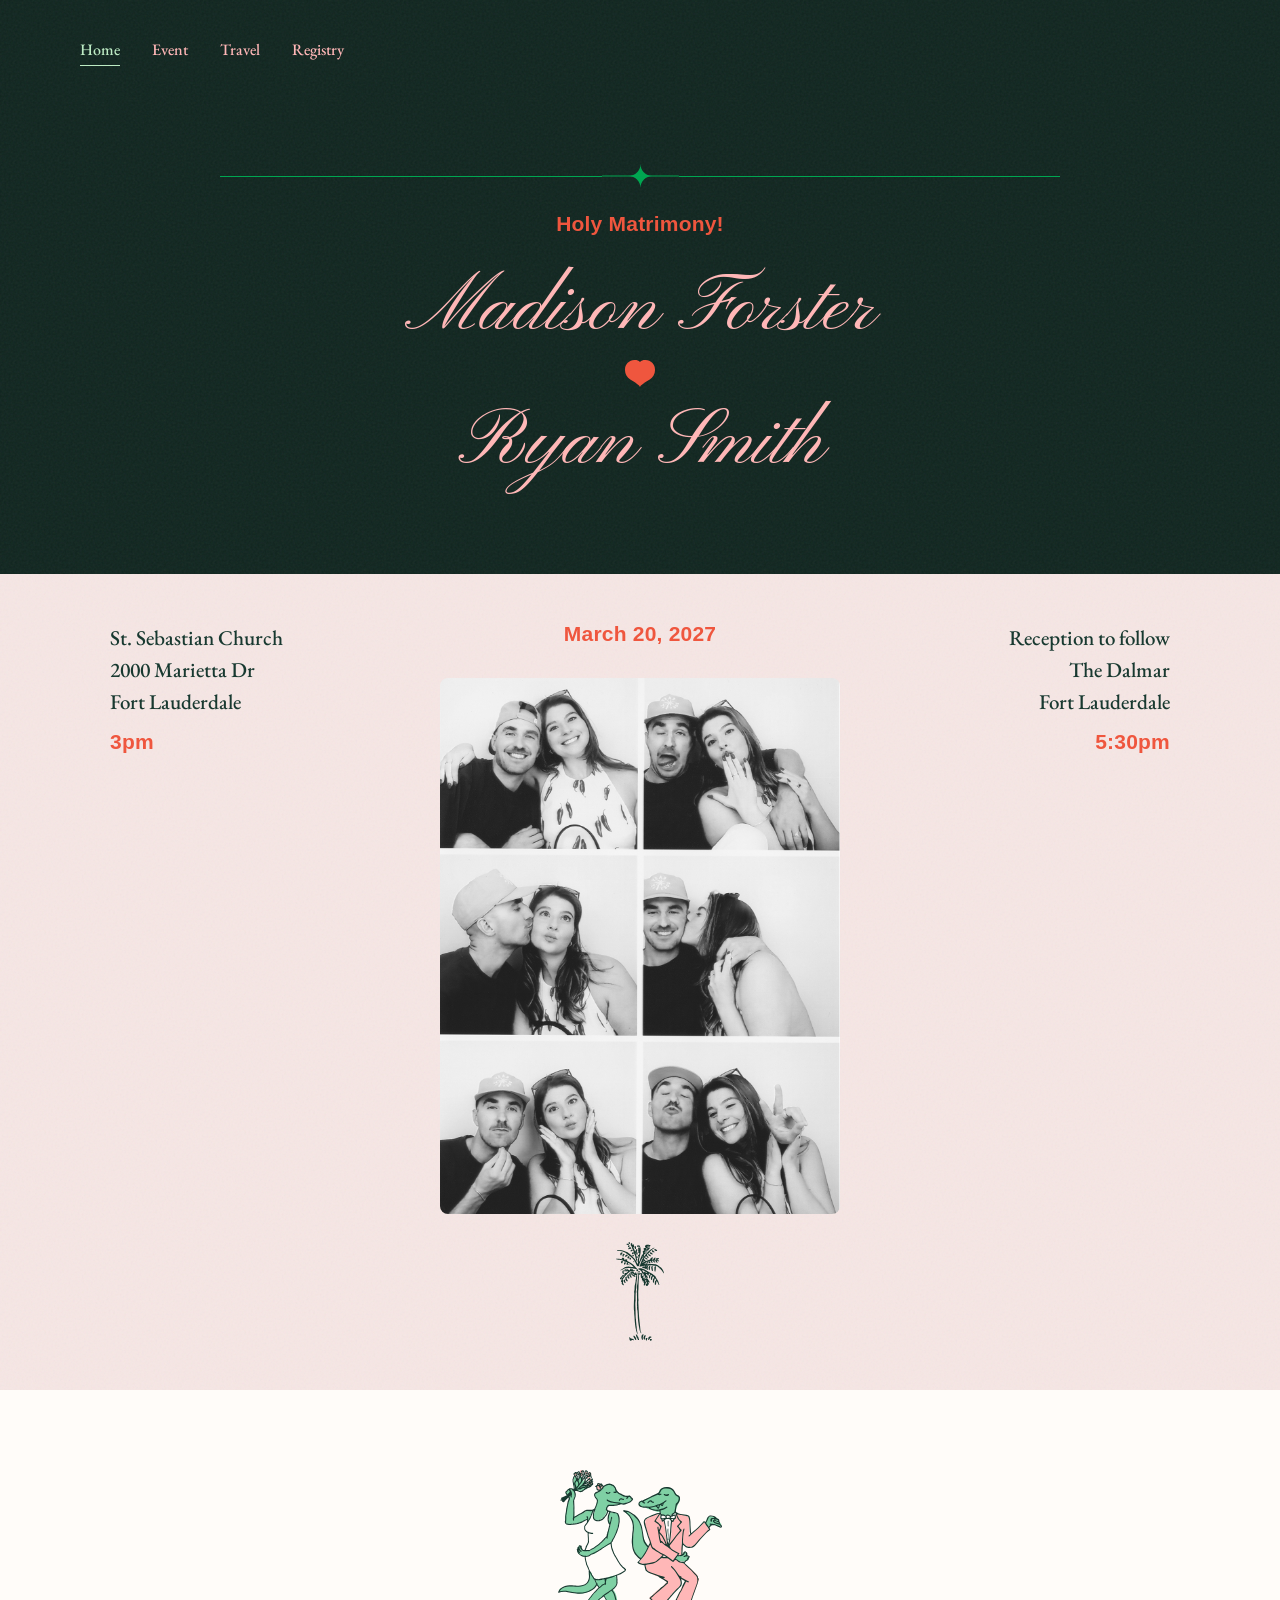
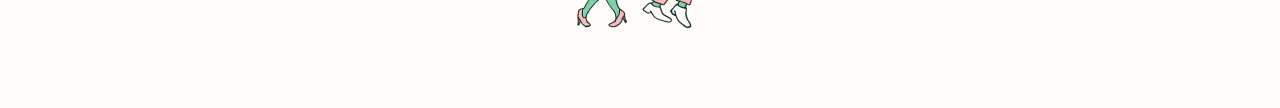
==== index.html @ 1d140988 "Add nine guests to RSVP autocomplete list. Includes DeGiuseppe, Donahue, Mcnulty, Butto, and Mcveety" ====
<!DOCTYPE html>
<html lang="en">
<head>
  <meta charset="UTF-8">
  <meta name="viewport" content="width=device-width, initial-scale=1.0">
  <title>Madison &amp; Ryan — Home</title>
  <link rel="stylesheet" href="style.css">
  <link rel="icon" href="images/illustration/heart.svg" type="image/svg+xml">
  <meta name="theme-color" content="#0f241e">
</head>
<body>

  <!-- ════════ NAVIGATION ════════ -->
  <nav class="site-nav grain">
    <div class="nav-links">
      <a href="index.html" class="active">Home</a>
      <a href="event.html">Event</a>
      <a href="travel.html">Travel</a>
      <a href="registry.html">Registry</a>
    </div>
    <a href="index.html#rsvp" class="nav-rsvp">RSVP</a>
    <button type="button" class="hamburger" aria-label="Open navigation menu" aria-expanded="false" aria-controls="mobileMenu" onclick="toggleMenu()">
      <span class="hamburger-icons" aria-hidden="true">
        <svg class="nav-menu-icon" width="18" height="18" viewBox="0 0 18 18" fill="none" xmlns="http://www.w3.org/2000/svg">
          <path d="M2 4L16 4" stroke="currentColor"/>
          <path d="M2 9L16 9" stroke="currentColor"/>
          <path d="M2 14L16 14" stroke="currentColor"/>
        </svg>
        <svg class="nav-close-icon" width="18" height="18" viewBox="0 0 18 18" fill="none" xmlns="http://www.w3.org/2000/svg">
          <path d="M3 3L15 15" stroke="currentColor"/>
          <path d="M3 15L15 3" stroke="currentColor"/>
        </svg>
      </span>
    </button>
  </nav>
  <div class="mobile-menu" id="mobileMenu" role="dialog" aria-modal="true" aria-label="Navigation">
    <nav class="mobile-menu-links" aria-label="Main">
      <a href="index.html" class="active">Home</a>
      <a href="event.html">Event</a>
      <a href="travel.html">Travel</a>
      <a href="registry.html">Registry</a>
    </nav>
  </div>

  <!-- ════════ HERO ════════ -->
  <section class="hero grain">
    <div class="hero-inner">

      <!-- Star Divider -->
      <div class="star-divider">
        <span class="line"></span>
        <img class="star-divider-mark" src="images/illustration/star.svg" alt="" width="77" height="24">
        <span class="line"></span>
      </div>

      <p class="font-funk type-subhead subheading">Holy Matrimony!</p>

      <h1 class="type-title-script script-name">Madison Forster</h1>

      <div class="heart-icon">
        <img src="images/illustration/heart.svg" alt="" width="30" height="27">
      </div>

      <h1 class="type-title-script script-name">Ryan Smith</h1>
    </div>
  </section>

  <!-- ════════ DETAILS ════════ -->
  <section class="details-section grain grain-light">
    <div class="details-grid">

      <!-- Left -->
      <div class="details-left">
        <p class="type-p1 details-address">
          St. Sebastian Church<br>
          2000 Marietta Dr<br>
          Fort Lauderdale
        </p>
        <p class="font-funk type-subhead details-time details-time-accent">3pm</p>
      </div>

      <!-- Center -->
      <div class="details-center">
        <p class="font-funk type-subhead details-date details-date-accent">March 20, 2027</p>

        <div class="photo-placeholder">
          <img src="images/photos/photo-booth.jpg" alt="Madison Forster and Ryan Smith — photo booth" width="590" height="810" loading="lazy" decoding="async">
        </div>

        <img class="details-palm" src="images/illustration/palm.svg" alt="" width="58" height="120" loading="lazy" decoding="async">
      </div>

      <!-- Right -->
      <div class="details-right">
        <p class="type-p1 details-address">
          Reception to follow<br>
          The Dalmar<br>
          Fort Lauderdale
        </p>
        <p class="font-funk type-subhead details-time details-time-accent">5:30pm</p>
      </div>

    </div>
  </section>

  <!-- ════════ RSVP ════════ -->
  <section class="rsvp-section grain grain-light" id="rsvp">
    <div class="rsvp-card">
      <h2 class="font-funk type-subhead rsvp-heading">RSVP</h2>

      <form action="https://formspree.io/f/myklajbp" method="POST" id="rsvpForm" novalidate>

        <div id="guestList">
          <!-- Guest 1 (default) -->
          <div class="guest-entry" data-guest="1">
            <div class="form-group autocomplete-wrap">
              <label>Guest 1 name</label>
              <input type="text" name="guest1_name" autocomplete="off" placeholder="Start typing a name..." required>
              <div class="autocomplete-dropdown"></div>
              <p class="field-error"></p>
            </div>
            <div class="form-group">
              <label>Entree option</label>
              <select name="guest1_entree">
                <option value="" disabled selected>Select entree</option>
                <option value="beef">Beef</option>
                <option value="chicken">Chicken</option>
                <option value="fish">Fish</option>
                <option value="vegetarian">Vegetarian</option>
              </select>
            </div>
          </div>
        </div>

        <button type="button" class="btn-add-guest" id="btnAddGuest">
          <img src="images/icon/add-18.svg" alt="" width="18" height="18">
          Add guest
        </button>

        <button type="submit" class="btn-continue">Continue</button>
      </form>
    </div>
  </section>

  <!-- ════════ FOOTER ════════ -->
  <footer class="site-footer">
    <img class="footer-gators" src="images/illustration/gators.svg" alt="Dancing gators" width="164" height="158">
  </footer>

  <script>
    function initReveals() {
      if (window.matchMedia && window.matchMedia('(prefers-reduced-motion: reduce)').matches) return;
      var targets = Array.prototype.slice.call(document.querySelectorAll(
        '.hero .star-divider, .hero .subheading, .hero .script-name, .hero .heart-icon, .details-grid, .rsvp-card'
      ));
      if (!targets.length) return;

      targets.forEach(function(el) { el.classList.add('reveal'); });

      var io = new IntersectionObserver(function(entries) {
        entries.forEach(function(entry) {
          if (!entry.isIntersecting) return;
          entry.target.classList.add('reveal-in');
          io.unobserve(entry.target);
        });
      }, { threshold: 0.12, rootMargin: '0px 0px -10% 0px' });

      targets.forEach(function(el) { io.observe(el); });
    }

    /* ── Mobile menu ── */
    function toggleMenu() {
      var menu = document.getElementById('mobileMenu');
      var btn = document.querySelector('.site-nav .hamburger');
      var open = menu && menu.classList.contains('open');
      setMenuOpen(!open);
    }

    var lastMenuFocus = null;
    function getMenuFocusable() {
      var menu = document.getElementById('mobileMenu');
      if (!menu) return [];
      return Array.prototype.slice.call(menu.querySelectorAll('a[href], button:not([disabled]), [tabindex]:not([tabindex="-1"])'))
        .filter(function(el) { return el.offsetParent !== null; });
    }

    function setMenuOpen(open) {
      var menu = document.getElementById('mobileMenu');
      var btn = document.querySelector('.site-nav .hamburger');
      if (!menu) return;

      if (open) {
        lastMenuFocus = document.activeElement;
        menu.classList.add('open');
        document.body.style.overflow = 'hidden';
        if (btn) {
          btn.setAttribute('aria-expanded', 'true');
          btn.setAttribute('aria-label', 'Close navigation menu');
        }
        window.setTimeout(function() {
          var focusables = getMenuFocusable();
          if (focusables[0]) focusables[0].focus();
        }, 0);
      } else {
        menu.classList.remove('open');
        document.body.style.overflow = '';
        if (btn) {
          btn.setAttribute('aria-expanded', 'false');
          btn.setAttribute('aria-label', 'Open navigation menu');
        }
        if (lastMenuFocus && typeof lastMenuFocus.focus === 'function') {
          lastMenuFocus.focus();
        } else if (btn) {
          btn.focus();
        }
        lastMenuFocus = null;
      }
    }
    document.querySelectorAll('.mobile-menu-links a').forEach(function(a) {
      a.addEventListener('click', function() {
        setMenuOpen(false);
      });
    });
    document.addEventListener('keydown', function(e) {
      var menu = document.getElementById('mobileMenu');
      if (!menu || !menu.classList.contains('open')) return;

      if (e.key === 'Escape') {
        setMenuOpen(false);
        return;
      }

      if (e.key === 'Tab') {
        var focusables = getMenuFocusable();
        if (!focusables.length) return;
        var first = focusables[0];
        var last = focusables[focusables.length - 1];
        var active = document.activeElement;
        if (e.shiftKey && active === first) {
          e.preventDefault();
          last.focus();
        } else if (!e.shiftKey && active === last) {
          e.preventDefault();
          first.focus();
        }
      }
    });

    initReveals();

    /* ── Guest list ── */
    var GUESTS = [
      "Cindy Smith","Scott Smith","Cassie Smith","Cassie Ford Smith","Jeremy Smith",
      "Canon Smith","Owen Smith","Dustin Smith","Kali Smith","Kinsley Smith",
      "Tracy Rubio","Jean Rubio","Jim Rubio","Sandi Rubio","Steve Smith",
      "Keith Taylor","Mary Taylor","Kim Medrano","Frank Medrano","Kurt Taylor",
      "Tammy Cardinal","Larry Cardinal","Ted Dailey","Natalie Dailey",
      "Phil Bucci","Patty Bucci","Daniel Marthey","Dasha Marthey",
      "Steven Cooper","Stephanie Cooper","Matt Skelly","Ashley Skelly",
      "Joe Farkas","Kirstin Farkas","Chad Ricker","Jenny Fifer",
      "Mathew Lafferty","Ugyen Lafferty","Clint Lafferty","Leanne Lafferty",
      "Trevor Phillips","Jocelyn Phillips","Cory Lucero","Gabby Rivera",
      "Charlie Casey","Craig Gephart","Rebecca Gephart","Andrew Rising",
      "Abby Rising","Nick D'Amico","Jeanie Mordukhay","Nick Agin",
      "Kyle Martin","Jaclyn Martin","Brent Casto","April Shilling",
      "Ralph Cox","Karen Cox","Judy Sicker","Jim Sicker","Julie Rohr",
      "Billy Rohr","Marnie Lekutanoy","Bilal Akkouche","Bronwyn Sawyer",
      "Selina Hernández","Camille Pepicelli","Dominick Scarfogliero",
      "Cindy Scarfogliero","Colleen Donahue","Juliette Mcnulty",
      "Conor Mceneaney","Steven Walsh","Kim Walsh","David Walsh",
      "Emily Smoke","Jacqueline Quinn","Gerard Quinn","Kate Prager",
      "Peter Prager","Heather Sawyer","Kane Sawyer","Jackie Sullivan",
      "Christine Forster","John Sawyer","Jim Hague","Paulette Vargas",
      "Katia Lightfoot","Peter Lightfoot","Kit Ingeme","Katie Cimini",
      "Carol Faria","Marie Walsh","Marykate Prager","Maryclare Mcveety",
      "Paul Ryder","Mike Malenfant","Rich Hurley","Mikey Lightfoot",
      "Montana Lightfoot","Natalia Reiss","Pasquale Tolemo","Stefani Butto",
      "Robert Salaki","Santa Sitrno","Brian Kuck","Terry Kuck",
      "Brian Kuck","Kaitlin Rapkiewicz","John Rapkiewicz",
      "Kaleigh Adkins","Cindy Berbari","Aubrey Berbari","Aubrey Ivie","Eric Ivie",
      "Joe Marquez","Lionetta Marquez","Daniel McCormick","Donna Lambert",
      "Bill Monaco","John Lepoore","Nina Lepoore","Peter Vita","Lisa Vita",
      "Don Adleta","Fred Toner","Tanner DeKock",
      "Eileen Murphy DeGiuseppe","Suzy Donahue","Chuck Donahue","Kevin Mcnulty",
      "Mary Mcnulty","Wendy Butto","Frank Butto","Bob Mcveety","Kathy Mcveety"
    ];

    var guestCount = 1;
    var selectedNames = new Set();

    /* ── Autocomplete ── */
    function setupAutocomplete(input) {
      var dropdown = input.parentElement.querySelector('.autocomplete-dropdown');
      var errorEl = input.parentElement.querySelector('.field-error');

      input.addEventListener('input', function() {
        var val = this.value.trim().toLowerCase();
        errorEl.textContent = '';
        input.classList.remove('invalid');
        dropdown.innerHTML = '';

        if (val.length < 1) { dropdown.style.display = 'none'; return; }

        var matches = GUESTS.filter(function(name) {
          return name.toLowerCase().indexOf(val) !== -1 && !selectedNames.has(name);
        });

        if (matches.length === 0) {
          dropdown.style.display = 'none';
          return;
        }

        matches.slice(0, 8).forEach(function(name) {
          var item = document.createElement('div');
          item.className = 'autocomplete-item';
          var idx = name.toLowerCase().indexOf(val);
          item.innerHTML = name.substring(0, idx)
            + '<strong>' + name.substring(idx, idx + val.length) + '</strong>'
            + name.substring(idx + val.length);
          item.addEventListener('mousedown', function(e) {
            e.preventDefault();
            var prev = input.getAttribute('data-selected');
            if (prev) selectedNames.delete(prev);
            input.value = name;
            input.setAttribute('data-selected', name);
            selectedNames.add(name);
            dropdown.style.display = 'none';
            errorEl.textContent = '';
            input.classList.remove('invalid');
          });
          dropdown.appendChild(item);
        });
        dropdown.style.display = 'block';
      });

      input.addEventListener('focus', function() {
        if (this.value.trim().length >= 1) {
          this.dispatchEvent(new Event('input'));
        }
      });

      input.addEventListener('blur', function() {
        var self = this;
        setTimeout(function() {
          dropdown.style.display = 'none';
          validateField(self);
        }, 150);
      });
    }

    function validateField(input) {
      var val = input.value.trim();
      var errorEl = input.parentElement.querySelector('.field-error');
      if (!val) {
        input.classList.remove('invalid');
        errorEl.textContent = '';
        return false;
      }
      var match = GUESTS.find(function(name) {
        return name.toLowerCase() === val.toLowerCase();
      });
      if (!match) {
        input.classList.add('invalid');
        errorEl.textContent = "Please select a name from the guest list";
        return false;
      }
      if (input.getAttribute('data-selected') !== match) {
        var prev = input.getAttribute('data-selected');
        if (prev) selectedNames.delete(prev);
        input.value = match;
        input.setAttribute('data-selected', match);
        selectedNames.add(match);
      }
      input.classList.remove('invalid');
      errorEl.textContent = '';
      return true;
    }

    /* ── Add guest ── */
    document.getElementById('btnAddGuest').addEventListener('click', function() {
      guestCount++;
      var entry = document.createElement('div');
      entry.className = 'guest-entry';
      entry.setAttribute('data-guest', guestCount);
      entry.innerHTML =
        '<div class="guest-entry-header">' +
          '<span class="guest-entry-label">Guest ' + guestCount + '</span>' +
          '<button type="button" class="btn-remove-guest" title="Remove guest">&times;</button>' +
        '</div>' +
        '<div class="form-group autocomplete-wrap">' +
          '<label>Name</label>' +
          '<input type="text" name="guest' + guestCount + '_name" autocomplete="off" placeholder="Start typing a name...">' +
          '<div class="autocomplete-dropdown"></div>' +
          '<p class="field-error"></p>' +
        '</div>' +
        '<div class="form-group">' +
          '<label>Entree option</label>' +
          '<select name="guest' + guestCount + '_entree">' +
            '<option value="" disabled selected>Select entree</option>' +
            '<option value="beef">Beef</option>' +
            '<option value="chicken">Chicken</option>' +
            '<option value="fish">Fish</option>' +
            '<option value="vegetarian">Vegetarian</option>' +
          '</select>' +
        '</div>';

      document.getElementById('guestList').appendChild(entry);

      var newInput = entry.querySelector('input[type="text"]');
      setupAutocomplete(newInput);
      newInput.focus();

      entry.querySelector('.btn-remove-guest').addEventListener('click', function() {
        var selName = newInput.getAttribute('data-selected');
        if (selName) selectedNames.delete(selName);
        entry.remove();
        renumberGuests();
      });
    });

    function renumberGuests() {
      var entries = document.querySelectorAll('.guest-entry');
      entries.forEach(function(entry, i) {
        var num = i + 1;
        entry.setAttribute('data-guest', num);
        var label = entry.querySelector('.guest-entry-label');
        if (label) label.textContent = 'Guest ' + num;
        var nameLabel = entry.querySelector('.autocomplete-wrap label');
        if (nameLabel) nameLabel.textContent = num === 1 ? 'Guest 1 name' : 'Name';
        entry.querySelector('input[type="text"]').name = 'guest' + num + '_name';
        entry.querySelector('select').name = 'guest' + num + '_entree';
      });
      guestCount = entries.length;
    }

    /* ── Form submit validation ── */
    document.getElementById('rsvpForm').addEventListener('submit', function(e) {
      var allValid = true;
      var entries = this.querySelectorAll('.guest-entry');

      entries.forEach(function(entry, i) {
        var input = entry.querySelector('.autocomplete-wrap input[type="text"]');
        var select = entry.querySelector('select');
        var val = input.value.trim();

        /* Name validation */
        if (i === 0 && !val) {
          input.classList.add('invalid');
          input.parentElement.querySelector('.field-error').textContent = 'Please enter your name';
          allValid = false;
        } else if (val && !validateField(input)) {
          allValid = false;
        }

        /* Entree validation — required if name is filled (always for guest 1) */
        var namePresent = i === 0 || val;
        if (namePresent && !select.value) {
          select.classList.add('invalid');
          var selectGroup = select.closest('.form-group');
          var selectError = selectGroup.querySelector('.field-error');
          if (!selectError) {
            selectError = document.createElement('p');
            selectError.className = 'field-error';
            selectGroup.appendChild(selectError);
          }
          selectError.textContent = 'Please select an entree';
          allValid = false;
        } else {
          select.classList.remove('invalid');
          var selectGroup = select.closest('.form-group');
          var selectError = selectGroup.querySelector('.field-error');
          if (selectError) selectError.textContent = '';
        }
      });

      if (!allValid) {
        e.preventDefault();
        var firstInvalid = this.querySelector('.invalid');
        if (firstInvalid) firstInvalid.focus();
      }
    });

    /* ── Select filled state ── */
    function setupSelectState(select) {
      select.addEventListener('change', function() {
        this.classList.toggle('filled', this.value !== '');
        /* Clear invalid state on selection */
        if (this.value) {
          this.classList.remove('invalid');
          var err = this.closest('.form-group').querySelector('.field-error');
          if (err) err.textContent = '';
        }
      });
    }

    document.querySelectorAll('.form-group select').forEach(setupSelectState);

    /* Hook into addGuest to also setup new selects */
    var origAddClick = document.getElementById('btnAddGuest').onclick;
    var addBtn = document.getElementById('btnAddGuest');
    addBtn.addEventListener('click', function() {
      setTimeout(function() {
        document.querySelectorAll('.form-group select:not(.select-ready)').forEach(function(sel) {
          setupSelectState(sel);
          sel.classList.add('select-ready');
        });
      }, 0);
    });

    /* ── Init autocomplete on first guest ── */
    setupAutocomplete(document.querySelector('.guest-entry input[type="text"]'));
  </script>

</body>
</html>
---- style.css ----
/* ========================================
   Wedding Site — Shared Styles
   ======================================== */

/* Google Fonts */
@import url('https://fonts.googleapis.com/css2?family=EB+Garamond:wght@500;700&family=Pinyon+Script&display=swap');

/* ── Reset ── */
*, *::before, *::after {
  box-sizing: border-box;
  margin: 0;
  padding: 0;
}

html {
  scroll-behavior: smooth;
}

body {
  font-family: 'EB Garamond', Georgia, serif;
  font-weight: 500;
  font-size: 18px;
  line-height: 1.55;
  color: var(--text-subhead);
  -webkit-font-smoothing: antialiased;
}

img { max-width: 100%; display: block; }
a { text-decoration: none; color: inherit; }
ul { list-style: none; }
button, input, select { font: inherit; }

/* ── Typography Utilities ── */
.font-script {
  font-family: 'Pinyon Script', cursive;
  font-weight: 400;
}

.font-funk {
  font-family: Optima, 'Trebuchet MS', sans-serif;
  font-weight: 700;
  letter-spacing: 0.01em;
  text-transform: none;
}

.font-funk-caps {
  font-family: Optima, 'Trebuchet MS', sans-serif;
  font-weight: 700;
  letter-spacing: 0.01em;
  text-transform: uppercase;
}

.font-serif {
  font-family: 'EB Garamond', Georgia, serif;
  font-weight: 500;
}

/* ── Figma-aligned type scales (responsive) ── */
.type-subhead {
  font-size: 21px;
  line-height: 24px;
  letter-spacing: 0.01em;
}

.type-title-script {
  font-family: 'Pinyon Script', cursive;
  font-weight: 400;
  font-size: 80px;
  line-height: 100px;
}

.type-p1 {
  font-size: 21px;
  line-height: 32px;
}

.type-p2 {
  font-size: 16px;
  line-height: 24px;
}

.type-strong {
  font-weight: 700;
  font-size: 18px;
  line-height: 24px;
  color: var(--neutral-900);
}

/* ── Color Tokens ── */
:root {
  /* Cream */
  --cream-100: #fffcf9;
  --cream-og: #fefaf6;
  --cream-200: #fef2e3;

  /* Neutral */
  --white: #ffffff;
  --neutral-100: #fcfcfc;
  --neutral-200: #e2e2e2;
  --neutral-500: #a0a0a0;
  --neutral-700: #6e6e6e;
  --neutral-900: #1c1010;
  --neutral-1000: #000000;

  /* Rose */
  --rose-200: #f6e6e4;
  --rose-300: #ffb7b7;
  --rose-500: #ef563e;
  --rose-800: #3b2222;
  --rose-900: #2a1919;

  /* Green */
  --green-200: #edfaef;
  --green-300: #bdebc4;
  --green-500: #00a651;
  --green-800: #183930;
  --green-900: #0f241e;

  /* ── Semantic (Figma Wedding-2027) ── */
  --text-subhead: var(--green-800);
  --text-link-resting: var(--rose-300);
  --text-link-active: var(--green-300);
  --text-contrast-medium: var(--cream-200);
  --background-contrast-high: var(--green-900);
  /* Primary fills (RSVP nav, primary CTAs, mobile menu IconButton) */
  --background-button-primary-resting: var(--green-800);

  /* Star divider: wing lines (graphic color is per-asset SVG) */
  --star-rule-color: var(--green-300);

  /* Event / Travel inner + hero star rail (aligned width) */
  --content-rail: 840px;

  /* Icon / default — use on light backgrounds (inherits on most of the page) */
  --icon-default-on-light: var(--green-800);
  /* Icon / default — on dark surfaces (nav, contrast bars, etc.) */
  --icon-default-on-dark: var(--green-300);
  --icon-default: var(--icon-default-on-light);

  /* Motion (quiet luxury) */
  --motion-fast: 140ms;
  --motion-standard: 200ms;
  --motion-enter: 260ms;
  --ease-standard: cubic-bezier(0.2, 0.8, 0.2, 1);
  --ease-emphasis: cubic-bezier(0.16, 1, 0.3, 1);
}

/* Subtle reveal-on-scroll */
.reveal {
  opacity: 0;
  transform: translateY(10px);
  transition: opacity var(--motion-enter) var(--ease-standard), transform var(--motion-enter) var(--ease-standard);
  will-change: opacity, transform;
}

.reveal.reveal-in {
  opacity: 1;
  transform: translateY(0);
}

@media (prefers-reduced-motion: reduce) {
  .reveal {
    opacity: 1;
    transform: none;
    transition: none;
  }
}

/* ========================================
   NAVIGATION
   ======================================== */
.site-nav {
  background: var(--background-contrast-high);
  --icon-default: var(--icon-default-on-dark);
  height: 100px;
  display: flex;
  align-items: center;
  justify-content: space-between;
  padding: 0 80px 0 0;
  position: sticky;
  top: 0;
  z-index: 100;
}

.site-nav.grain {
  position: sticky;
}

.nav-links {
  display: flex;
  align-items: center;
  gap: 32px;
  padding-left: 80px;
}

.nav-links a {
  font-family: 'EB Garamond', Georgia, serif;
  font-weight: 500;
  font-size: 16px;
  color: var(--text-link-resting);
  position: relative;
  transition: color var(--motion-standard) var(--ease-standard);
}

.nav-links a::after {
  content: '';
  position: absolute;
  left: 0;
  right: 0;
  bottom: -4px;
  height: 1px;
  background: currentColor;
  transform: scaleX(0);
  transform-origin: center;
  opacity: 0;
  transition: transform var(--motion-standard) var(--ease-standard), opacity var(--motion-standard) var(--ease-standard);
}

.nav-links a:hover {
  color: var(--text-link-active);
}

.nav-links a:hover::after,
.nav-links a:focus-visible::after {
  transform: scaleX(1);
  opacity: 1;
}

.nav-links a.active {
  color: var(--text-link-active);
}

.nav-links a.active::after {
  transform: scaleX(1);
  opacity: 1;
}

.nav-rsvp {
  display: inline-flex;
  align-items: center;
  justify-content: center;
  background: var(--background-button-primary-resting);
  border: 1px solid var(--background-button-primary-resting);
  border-radius: 8px;
  height: 44px;
  padding: 0 16px;
  color: var(--text-contrast-medium);
  font-family: 'EB Garamond', Georgia, serif;
  font-weight: 500;
  font-size: 16px;
  cursor: pointer;
  transition: opacity 0.2s;
}

.nav-rsvp:hover {
  opacity: 0.85;
}

/* Mobile menu trigger — IconButton (Figma 76:2221 dark on nav 122:4433) */
.hamburger {
  display: none;
  align-items: center;
  justify-content: center;
  box-sizing: border-box;
  cursor: pointer;
  flex-shrink: 0;
}

/* Full-screen mobile sheet (Figma Navigation / mobile menu) */
.mobile-menu {
  display: none;
  position: fixed;
  inset: 0;
  z-index: 101;
  background: var(--background-contrast-high);
  flex-direction: column;
  align-items: stretch;
  padding: 0;
  opacity: 0;
  pointer-events: none;
  transform: translateY(-8px);
  transition: opacity var(--motion-enter) var(--ease-emphasis), transform var(--motion-enter) var(--ease-emphasis);
}

.mobile-menu.open {
  display: flex;
  opacity: 1;
  pointer-events: auto;
  transform: translateY(0);
}

@media (prefers-reduced-motion: reduce) {
  .mobile-menu {
    transform: none;
    transition: none;
  }
}

/* One IconButton: menu and close share the same 18×18 slot; crossfade on open/close */
.hamburger-icons {
  position: relative;
  width: 18px;
  height: 18px;
  flex-shrink: 0;
}

.hamburger-icons svg {
  position: absolute;
  inset: 0;
  margin: auto;
  display: block;
  width: 18px;
  height: 18px;
  transition: opacity 0.22s ease, transform 0.22s ease;
}

.hamburger .nav-menu-icon {
  opacity: 1;
  transform: rotate(0deg) scale(1);
}

.hamburger .nav-close-icon {
  opacity: 0;
  transform: rotate(-90deg) scale(0.85);
  pointer-events: none;
}

.hamburger[aria-expanded="true"] .nav-menu-icon {
  opacity: 0;
  transform: rotate(90deg) scale(0.85);
  pointer-events: none;
}

.hamburger[aria-expanded="true"] .nav-close-icon {
  opacity: 1;
  transform: rotate(0deg) scale(1);
  pointer-events: auto;
}

@media (prefers-reduced-motion: reduce) {
  .hamburger-icons .nav-menu-icon,
  .hamburger-icons .nav-close-icon {
    transition: none !important;
    transform: none !important;
  }
}

.mobile-menu-links {
  display: flex;
  flex-direction: column;
  align-items: center;
  justify-content: center;
  flex: 1;
  gap: 12px;
  width: 100%;
  padding: 40px 24px;
  box-sizing: border-box;
}

.mobile-menu-links a {
  font-family: Optima, 'Trebuchet MS', sans-serif;
  font-weight: 400;
  letter-spacing: 0.01em;
  font-size: clamp(36px, 12vw, 48px);
  line-height: 1.08;
  color: var(--text-link-resting);
  text-decoration: none;
  text-align: center;
  position: relative;
  transition: color var(--motion-standard) var(--ease-standard);
  outline: none;
  -webkit-tap-highlight-color: transparent;
}

.mobile-menu-links a::after {
  content: '';
  position: absolute;
  left: 0;
  right: 0;
  bottom: -6px;
  height: 1px;
  background: currentColor;
  transform: scaleX(0);
  transform-origin: center;
  opacity: 0;
  transition: transform var(--motion-standard) var(--ease-standard), opacity var(--motion-standard) var(--ease-standard);
}

.mobile-menu-links a:visited:not(.active) {
  color: var(--text-link-resting);
}

.mobile-menu-links a:visited:not(.active)::after {
  transform: scaleX(0);
  opacity: 0;
}

/* Touch: avoid sticky :hover; keyboard/mouse: show hover + focus ring */
@media (hover: hover) {
  .mobile-menu-links a:hover,
  .mobile-menu-links a:focus-visible {
    color: var(--text-link-active);
    outline: none;
  }

  .mobile-menu-links a:hover::after,
  .mobile-menu-links a:focus-visible::after {
    transform: scaleX(1);
    opacity: 1;
  }
}

.mobile-menu-links a:focus:not(:focus-visible):not(.active) {
  color: var(--text-link-resting);
}

.mobile-menu-links a:focus:not(:focus-visible):not(.active)::after {
  transform: scaleX(0);
  opacity: 0;
}

.mobile-menu-links a:active:not(.active) {
  color: var(--text-link-active);
}

.mobile-menu-links a.active {
  color: var(--text-link-active);
}

.mobile-menu-links a.active::after {
  transform: scaleX(1);
  opacity: 1;
}

@media (prefers-reduced-motion: reduce) {
  .nav-links a::after,
  .mobile-menu-links a::after {
    transition: none;
  }
}


/* ========================================
   FOOTER
   ======================================== */
.site-footer {
  background: var(--cream-100);
  padding: 80px 24px;
  display: flex;
  justify-content: center;
  align-items: center;
}

.footer-gators {
  width: 164px;
  height: 158px;
}

/* ========================================
   STAR DIVIDER
   ======================================== */
.star-divider {
  display: flex;
  align-items: center;
  width: 100%;
  gap: 0;
  --star-rule-color: var(--green-300);
}

.star-divider .line {
  flex: 1;
  height: 1px;
  background: var(--star-rule-color);
}

.hero .star-divider {
  /* Wing lines use same token as images/illustration/star.svg */
  --star-rule-color: var(--green-500);
  /* Match Event / Travel star rail width */
  max-width: var(--content-rail);
  width: 100%;
  margin-left: auto;
  margin-right: auto;
}

.travel-wrapper .star-divider {
  --star-rule-color: var(--green-500);
}

.event-wrapper .star-divider {
  --star-rule-color: var(--green-500);
}

.star-divider .star-divider-mark {
  flex-shrink: 0;
  width: 77px;
  height: 24px;
  display: block;
}

.star-divider--spaced {
  margin-top: 48px;
}

/* ========================================
   BUTTONS
   ======================================== */
.btn {
  display: inline-flex;
  align-items: center;
  justify-content: center;
  height: 44px;
  padding: 0 16px;
  border-radius: 8px;
  font-family: 'EB Garamond', Georgia, serif;
  font-weight: 500;
  font-size: 16px;
  cursor: pointer;
  transition: background 0.2s, border-color 0.2s;
  border: none;
  white-space: nowrap;
}

/* Secondary — resting */
.btn-secondary {
  background: var(--white);
  border: 1px solid var(--green-300);
  color: var(--green-800);
}

/* Secondary — hovered */
.btn-secondary:hover {
  background: var(--green-200);
  border-color: var(--green-500);
}

/* Secondary — pressed */
.btn-secondary:active {
  background: var(--green-300);
  border-color: var(--green-800);
}

/* Secondary — disabled */
.btn-secondary:disabled {
  background: var(--neutral-200);
  border-color: var(--neutral-200);
  color: var(--neutral-500);
  cursor: default;
}

/* Primary — resting */
.btn-primary {
  background: var(--background-button-primary-resting);
  color: var(--cream-100);
}

/* Primary — hovered */
.btn-primary:hover {
  background: var(--green-900);
}

/* Primary — pressed */
.btn-primary:active {
  background: var(--green-900);
}

/* Primary — disabled */
.btn-primary:disabled {
  background: var(--neutral-500);
  color: var(--neutral-200);
  cursor: default;
}

/* ========================================
   FORM STYLES (RSVP)
   ======================================== */
.rsvp-section {
  background: var(--white);
  padding: 64px 40px;
}

.rsvp-card {
  max-width: 560px;
  min-width: 290px;
  margin: 0 auto;
  background: var(--cream-100);
  border-radius: 8px;
  box-shadow:
    0 8px 24px rgba(10, 33, 8, 0.12),
    0 2px 6px rgba(10, 33, 8, 0.08);
  padding: 24px;
}

.rsvp-card h2 {
  text-align: center;
  margin-bottom: 24px;
}

.form-group {
  margin-bottom: 8px;
}

.form-group label {
  display: block;
  font-family: 'EB Garamond', Georgia, serif;
  font-weight: 500;
  font-size: 12px;
  color: var(--neutral-1000);
  margin-bottom: 4px;
}

.form-group input,
.form-group select {
  width: 100%;
  height: 44px;
  border: 1px solid var(--green-300);
  border-radius: 8px;
  padding: 0 16px;
  font-family: 'EB Garamond', Georgia, serif;
  font-weight: 500;
  font-size: 16px;
  color: var(--neutral-700);
  background: var(--cream-100);
  outline: none;
  transition: border-color 0.2s, background 0.2s;
}

.form-group select {
  padding-left: 16px;
  padding-right: 32px;
  appearance: none;
  background-image: url("data:image/svg+xml,%3Csvg xmlns='http://www.w3.org/2000/svg' width='12' height='8' viewBox='0 0 12 8'%3E%3Cpath d='M1 1.5L6 6.5L11 1.5' stroke='%23183930' stroke-width='1.5' fill='none' stroke-linecap='round' stroke-linejoin='round'/%3E%3C/svg%3E"); /* green-800 */
  background-repeat: no-repeat;
  background-position: right 12px center;
  background-size: 12px 8px;
}

/* Input — hovered */
.form-group input:hover,
.form-group select:hover {
  border-color: var(--green-500);
  color: var(--green-800);
}

/* Input — focused / selected */
.form-group input:focus,
.form-group select:focus {
  border-color: var(--green-800);
  color: var(--green-800);
  background: var(--cream-100);
}

/* Input — filled */
.form-group input:not(:placeholder-shown) {
  border-color: var(--green-800);
  color: var(--green-800);
  background: var(--cream-100);
}

.form-group select.filled {
  border-color: var(--green-800);
  color: var(--green-800);
  background-color: var(--cream-100);
}

/* ── Autocomplete ── */
.autocomplete-wrap {
  position: relative;
}

.autocomplete-dropdown {
  display: none;
  position: absolute;
  top: 100%;
  left: 0;
  right: 0;
  background: var(--white);
  border: 1px solid var(--green-300);
  border-top: none;
  border-radius: 0 0 8px 8px;
  max-height: 200px;
  overflow-y: auto;
  z-index: 50;
  box-shadow: 0 4px 8px rgba(0,0,0,0.1);
}

.autocomplete-item {
  padding: 8px 16px;
  font-family: 'EB Garamond', Georgia, serif;
  font-size: 16px;
  color: var(--green-800);
  cursor: pointer;
  transition: background 0.15s;
}

.autocomplete-item:hover {
  background: var(--green-200);
}

.autocomplete-item strong {
  font-weight: 700;
}

/* ── Validation ── */
.form-group input.invalid,
.form-group select.invalid {
  border-color: var(--rose-500);
  background: var(--rose-200);
}

.field-error {
  font-size: 12px;
  color: var(--rose-500);
  margin: 4px 0 0;
  min-height: 0;
}

.field-error:empty {
  display: none;
}

/* ── Guest entry ── */
.guest-entry {
  margin-bottom: 8px;
  padding-bottom: 8px;
}

.guest-entry + .guest-entry {
  border-top: 1px solid var(--green-300);
  padding-top: 12px;
  margin-top: 4px;
}

.guest-entry-header {
  display: flex;
  justify-content: space-between;
  align-items: center;
  margin-bottom: 4px;
}

.guest-entry-label {
  font-family: 'EB Garamond', Georgia, serif;
  font-weight: 700;
  font-size: 14px;
  color: var(--green-800);
}

.btn-remove-guest {
  background: none;
  border: none;
  font-size: 20px;
  color: var(--neutral-500);
  cursor: pointer;
  padding: 0 4px;
  line-height: 1;
  transition: color 0.2s;
}

.btn-remove-guest:hover {
  color: var(--rose-500);
}

.btn-add-guest {
  display: flex;
  align-items: center;
  gap: 8px;
  width: 100%;
  height: 44px;
  background: var(--white);
  border: 1px solid var(--green-300);
  border-radius: 8px;
  font-family: 'EB Garamond', Georgia, serif;
  font-weight: 500;
  font-size: 16px;
  color: var(--green-800);
  cursor: pointer;
  justify-content: center;
  margin-bottom: 8px;
  transition: opacity 0.2s;
}

.btn-add-guest:hover { opacity: 0.85; }

.btn-continue {
  width: 100%;
  height: 44px;
  background: var(--green-800);
  border: none;
  border-radius: 8px;
  font-family: 'EB Garamond', Georgia, serif;
  font-weight: 500;
  font-size: 16px;
  color: var(--cream-100);
  cursor: pointer;
  transition: opacity 0.2s;
}

.btn-continue:hover { opacity: 0.85; }

/* ========================================
   FILM GRAIN TEXTURE
   ======================================== */
.grain {
  position: relative;
}

.grain::after {
  content: '';
  position: absolute;
  inset: 0;
  pointer-events: none;
  background-image: url("data:image/svg+xml,%3Csvg xmlns='http://www.w3.org/2000/svg' width='200' height='200'%3E%3Cfilter id='g'%3E%3CfeTurbulence type='fractalNoise' baseFrequency='0.45' numOctaves='2' stitchTiles='stitch'/%3E%3C/filter%3E%3Crect width='200' height='200' filter='url(%23g)' opacity='0.07'/%3E%3C/svg%3E");
  background-size: 200px 200px;
  z-index: 0;
}

.grain > * {
  position: relative;
  z-index: 1;
}

.grain-light::after {
  background-image: url("data:image/svg+xml,%3Csvg xmlns='http://www.w3.org/2000/svg' width='200' height='200'%3E%3Cfilter id='g'%3E%3CfeTurbulence type='fractalNoise' baseFrequency='0.45' numOctaves='2' stitchTiles='stitch'/%3E%3C/filter%3E%3Crect width='200' height='200' filter='url(%23g)' opacity='0.06'/%3E%3C/svg%3E");
}

/* ========================================
   HOME — HERO
   ======================================== */
.hero {
  background: var(--background-contrast-high);
  padding: 64px 24px 80px;
  text-align: center;
}

.hero-inner {
  max-width: 1060px;
  margin: 0 auto;
}

.hero .subheading {
  color: var(--rose-500);
  margin-top: 24px;
  margin-bottom: 24px;
}

.hero .script-name {
  color: var(--rose-300);
  margin: 0;
}

.hero .heart-icon {
  display: inline-block;
  margin: 0;
}

.hero .heart-icon img {
  display: block;
  width: 30px;
  height: auto;
}

/* ========================================
   HOME — DETAILS
   ======================================== */
.details-section {
  background: var(--rose-200);
  padding: 48px 80px;
}

.details-grid {
  display: flex;
  gap: 40px;
  max-width: 1060px;
  margin: 0 auto;
  align-items: flex-start;
}

.details-left,
.details-right {
  width: 290px;
  flex-shrink: 0;
}

.details-right {
  text-align: right;
}

.details-center {
  flex: 1;
  text-align: center;
  display: flex;
  flex-direction: column;
  align-items: center;
}

/* Earlier stacking to keep the photo-booth image from shrinking too far */
@media (max-width: 1100px) {
  .details-section {
    padding: 40px 24px;
  }

  .details-grid {
    flex-direction: column;
    align-items: center;
    gap: 24px;
  }

  .details-grid > * {
    width: 100%;
    text-align: center;
  }

  .details-center { order: 1; }
  .details-left   { order: 2; }
  .details-right  { order: 3; text-align: center; }
}

.details-address {
  color: var(--green-800);
}

.details-time {
  margin-top: 8px;
}

.details-date {
  color: var(--rose-500);
  margin-bottom: 16px;
}

.photo-placeholder {
  width: 100%;
  max-width: 400px;
  aspect-ratio: 400 / 536;
  background: var(--green-300);
  border-radius: 8px;
  display: flex;
  align-items: center;
  justify-content: center;
  color: var(--green-800);
  font-size: 18px;
  margin: 16px 0;
  overflow: hidden;
}

.photo-placeholder img {
  width: 100%;
  height: 100%;
  object-fit: cover;
}

.details-palm {
  display: block;
  margin: 12px auto 0;
  width: 48px;
  height: auto;
  max-height: 100px;
}

.details-date-accent {
  color: var(--rose-500);
}

.details-time-accent {
  margin-top: 12px;
  color: var(--rose-500);
}

.rsvp-heading {
  color: var(--text-subhead);
}

/* ========================================
   EVENT PAGE (aligned with Travel layout + Figma)
   ======================================== */
.event-wrapper {
  background: var(--green-200);
  padding: 64px 80px 120px;
}

.event-schedule-slot-time {
  font-family: 'EB Garamond', Georgia, serif;
  color: var(--neutral-900);
  margin: 0;
}

.event-schedule-slot-title {
  font-family: 'EB Garamond', Georgia, serif;
  color: var(--text-subhead);
  margin: 0;
}

.event-schedule-cell {
  font-family: 'EB Garamond', Georgia, serif;
  color: var(--text-subhead);
  margin: 0;
}

.church-illustration {
  display: flex;
  justify-content: center;
  margin-top: 48px;
  padding: 0;
}

.church-illustration img {
  max-width: 100%;
  height: auto;
}

.church-illustration--compact img {
  width: 180px;
  max-width: 100%;
  height: auto;
}

/* Dress code & notes: no star, centered, dividers only */
.event-extra {
  display: flex;
  flex-direction: column;
  align-items: stretch;
  gap: 24px;
  width: 100%;
  margin-top: 48px;
}

.event-extra-block {
  border-top: 1px solid var(--green-300);
  padding-top: 12px;
  text-align: center;
  font-family: 'EB Garamond', Georgia, serif;
  color: var(--text-subhead);
}

.event-extra-block strong {
  display: block;
  color: var(--neutral-900);
  margin-bottom: 0;
}

.event-extra-block p {
  margin: 0;
}


/* ========================================
   TRAVEL PAGE
   ======================================== */
.travel-wrapper {
  background: var(--cream-100);
  padding: 64px 80px 120px;
}

.travel-inner {
  max-width: var(--content-rail);
  margin: 0 auto;
}

.travel-section-heading {
  color: var(--green-500);
  margin: 24px 0 16px;
  text-align: center;
  width: 100%;
}

.travel-row {
  display: grid;
  grid-template-columns: repeat(3, 1fr);
  gap: 24px;
  border-top: 1px solid var(--green-300);
  padding: 12px 0 24px;
}

/* Travel type is applied via type-* utility classes in travel.html */

.hotel-row {
  display: flex;
  align-items: flex-start;
  justify-content: space-between;
  border-top: 1px solid var(--green-300);
  padding: 12px 0 24px;
  gap: 24px;
  flex-wrap: wrap;
}

.hotel-info {
  flex: 1;
  min-width: 200px;
}

/* Hotel type is applied via type-* utility classes in travel.html */

.hotel-info .hotel-address:last-child { font-weight: 700; }

.hotel-buttons {
  display: flex;
  gap: 16px;
  flex-shrink: 0;
  flex-wrap: wrap;
  align-items: center;
}

/* Small tablet: avoid cramped side-by-side actions */
@media (max-width: 980px) {
  .travel-wrapper .hotel-row {
    flex-direction: column;
    align-items: stretch;
  }

  .travel-wrapper .hotel-buttons {
    width: 100%;
    max-width: 520px;
    margin-left: auto;
    margin-right: auto;
    flex-direction: column;
    align-items: stretch;
    gap: 8px;
  }

  .travel-wrapper .hotel-buttons .btn {
    width: 100%;
  }
}

.favs-row {
  display: grid;
  grid-template-columns: repeat(3, 1fr);
  gap: 24px;
  border-top: 1px solid var(--green-300);
  padding: 12px 0 24px;
}

.favs-category h4 {
  margin-bottom: 4px;
}

/* Local favs type is applied via type-* utility classes in travel.html */

/* ========================================
   REGISTRY PAGE
   ======================================== */
.registry-wrapper {
  background: var(--background-contrast-high);
  min-height: calc(100vh - 100px);
  display: flex;
  flex-direction: column;
  align-items: center;
  justify-content: flex-start;
  padding: 64px 24px 80px;
}

.registry-wrapper .star-divider {
  max-width: var(--content-rail);
  width: 100%;
  margin-left: auto;
  margin-right: auto;
  --star-rule-color: var(--green-500);
}

.registry-wrapper .coming-soon {
  font-family: 'Pinyon Script', cursive;
  font-weight: 400;
  font-size: 80px;
  color: var(--rose-300);
  text-align: center;
  margin-top: 24px;
}

/* ========================================
   RESPONSIVE — MOBILE (<768px)
   ======================================== */
@media (max-width: 767px) {
  /* Type scale utilities (mobile) */
  .type-subhead {
    font-size: 18px;
    line-height: 24px;
  }

  .type-title-script {
    font-size: 48px;
    line-height: 56px;
  }

  .type-p1 {
    font-size: 19px;
    line-height: 28px;
  }

  .type-p2 {
    font-size: 14px;
    line-height: 21px;
  }

  .type-strong {
    font-size: 16px;
    line-height: 21px;
  }

  /* Nav stays above overlay; menu icon top-right */
  .site-nav {
    height: 64px;
    padding: 0 24px;
    z-index: 102;
    justify-content: flex-end;
  }

  .nav-links {
    display: none;
  }

  /* Sheet below bar — bar + hamburger / RSVP remain visible when open */
  .mobile-menu {
    inset: auto 0 0 0;
    top: 64px;
    z-index: 101;
    flex-direction: column;
    align-items: stretch;
  }

  .mobile-menu-links {
    align-items: center;
    justify-content: center;
    text-align: center;
    flex: 1;
    padding: 24px max(24px, env(safe-area-inset-right, 0px)) max(40px, env(safe-area-inset-bottom, 0px)) max(24px, env(safe-area-inset-left, 0px));
    box-sizing: border-box;
    max-width: 100%;
    min-height: calc(100dvh - 64px);
  }

  .hamburger {
    display: inline-flex;
    width: 32px;
    height: 32px;
    padding: 7px;
    border-radius: 9999px;
    background: var(--background-button-primary-resting);
    border: 1px solid var(--background-button-primary-resting);
    /* SVG strokes use currentColor — theme token so nav icons read light on dark */
    color: var(--icon-default);
    transition: opacity 0.2s, background 0.2s, border-color 0.2s;
  }

  .hamburger:hover {
    opacity: 0.92;
    border-color: var(--green-500);
  }

  .hamburger:active {
    background: var(--green-900);
    border-color: var(--green-500);
  }

  .hamburger:focus-visible {
    outline: 2px solid var(--green-300);
    outline-offset: 2px;
  }

  /* Icon stack sizing lives on .hamburger-icons (single visual control) */

  /* Base font size */
  body {
    font-size: 16px;
  }

  /* Hero */
  .hero {
    padding: 40px 20px 60px;
  }

  /* Details */
  .details-section {
    padding: 32px 20px;
  }

  .details-grid {
    flex-direction: column;
    align-items: center;
  }

  .details-grid > * {
    order: 2;
    width: 100%;
    text-align: center;
  }

  .details-center { order: 1; }
  .details-left   { order: 2; }
  .details-right  { order: 3; text-align: center; }

  /* Home type now comes from type-* utilities */

  /* RSVP */
  .rsvp-section {
    padding: 40px 16px;
  }

  /* Event */
  .event-wrapper {
    padding: 40px 20px 80px;
  }

  .church-illustration {
    margin-top: 32px;
  }

  .event-extra {
    margin-top: 32px;
  }

  /* Mobile: more space between schedule boxes */
  .event-wrapper .travel-row {
    padding-bottom: 8px;
    margin-bottom: 8px;
  }

  .event-wrapper .travel-row:last-of-type {
    margin-bottom: 0;
  }

  /* Event type now comes from type-* utilities */

  /* Event schedule: single column — centered; venue + address lines flush */
  .event-wrapper .travel-row {
    display: flex;
    flex-direction: column;
    align-items: center;
    text-align: center;
    gap: 0;
  }

  .event-wrapper .travel-row > div {
    width: 100%;
  }

  .event-wrapper .travel-row > div:first-child {
    margin-bottom: 12px;
  }

  .event-wrapper .travel-row > div:nth-child(3) .event-schedule-cell {
    line-height: 1.3;
  }

  /* Travel */
  .travel-wrapper {
    padding: 40px 20px 80px;
  }

  .travel-wrapper,
  .travel-wrapper .travel-inner {
    text-align: center;
  }

  .travel-row,
  .favs-row {
    grid-template-columns: 1fr;
  }

  .travel-row > div,
  .favs-category {
    text-align: center;
  }

  /* Travel type now comes from type-* utilities */

  .hotel-row {
    flex-direction: column;
    align-items: center;
    text-align: center;
  }

  .hotel-info {
    min-width: 0;
    width: 100%;
  }

  .hotel-buttons {
    width: 100%;
    justify-content: center;
    flex-direction: column;
    align-items: stretch;
    gap: 8px;
  }

  .hotel-buttons .btn {
    flex: none;
    width: 100%;
  }

  /* Registry */
  .registry-wrapper {
    min-height: calc(100vh - 64px);
  }

  .registry-wrapper .coming-soon {
    font-size: 42px;
  }

  /* Footer */
  .site-footer {
    padding: 48px 24px;
  }
}

/* ========================================
   RSVP — temporarily hidden
   Delete this block to restore nav link + form.
   ======================================== */
.nav-rsvp,
.rsvp-section {
  display: none !important;
}
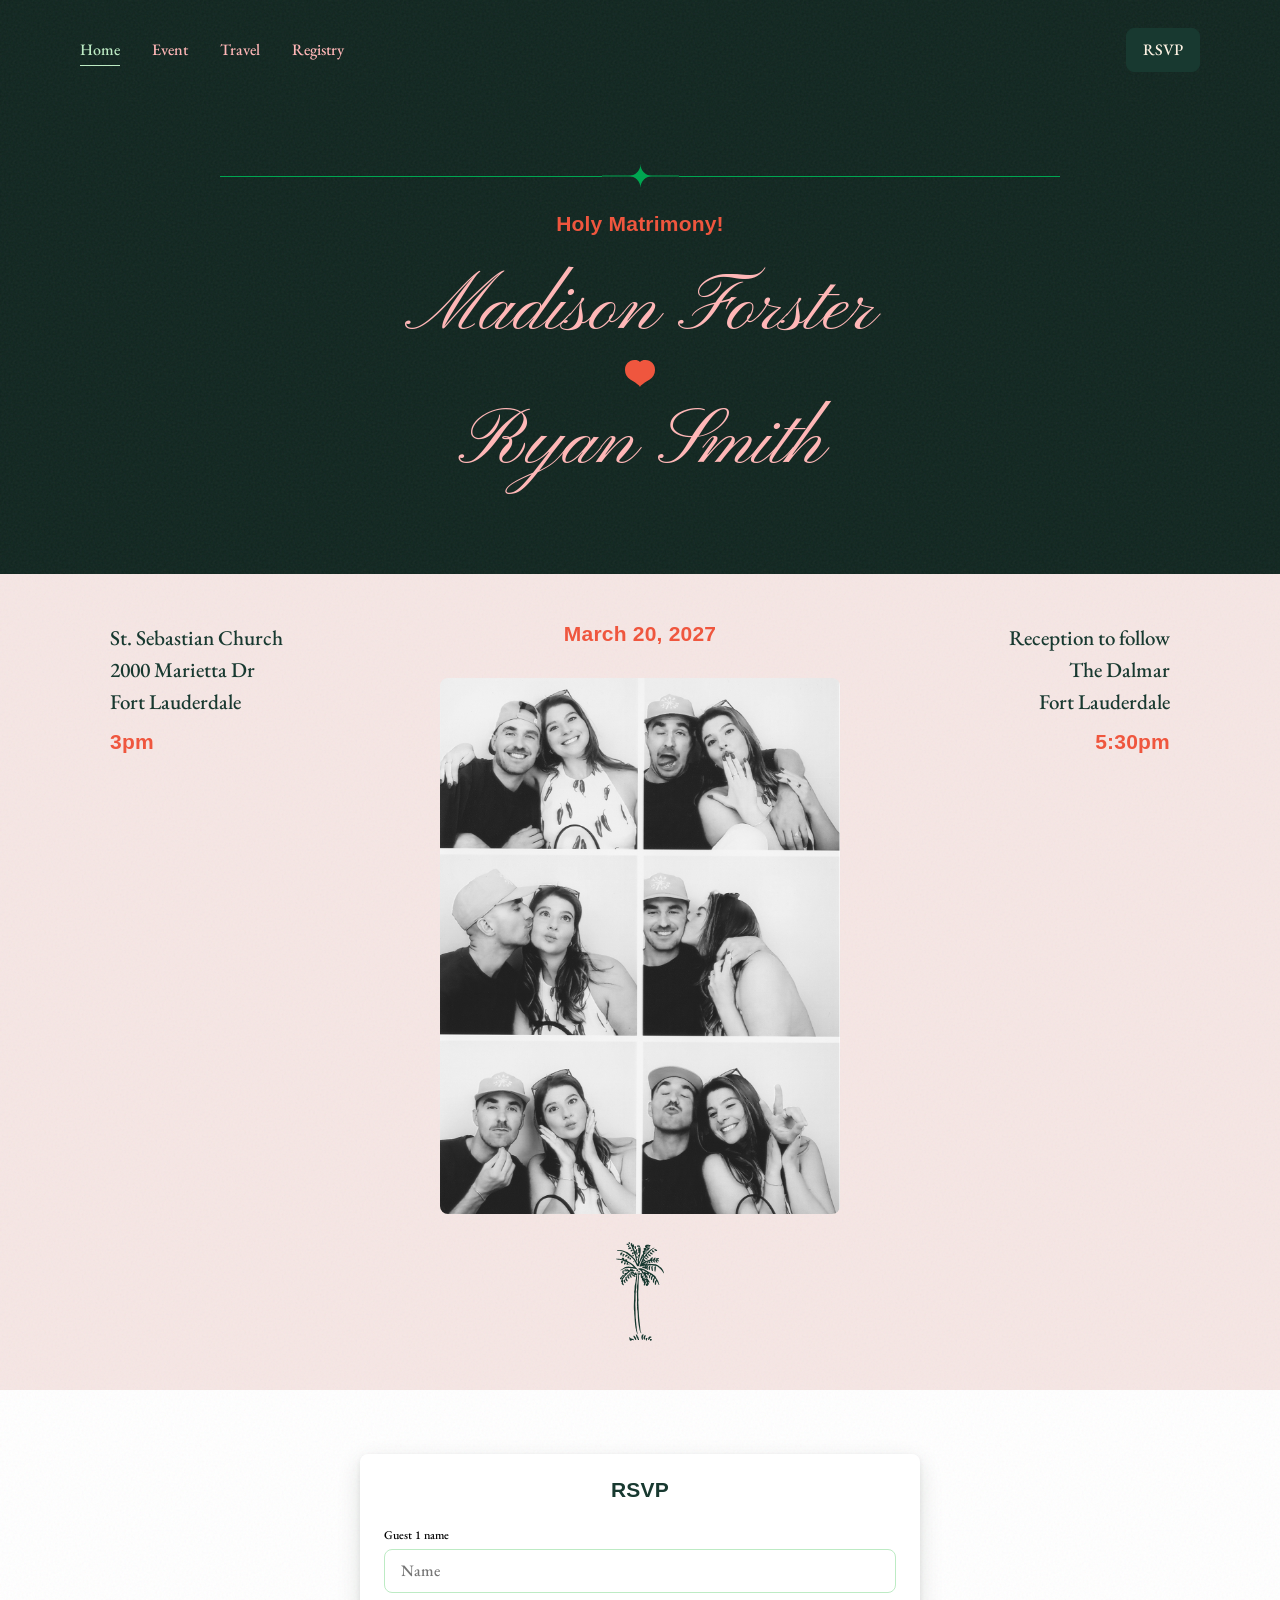
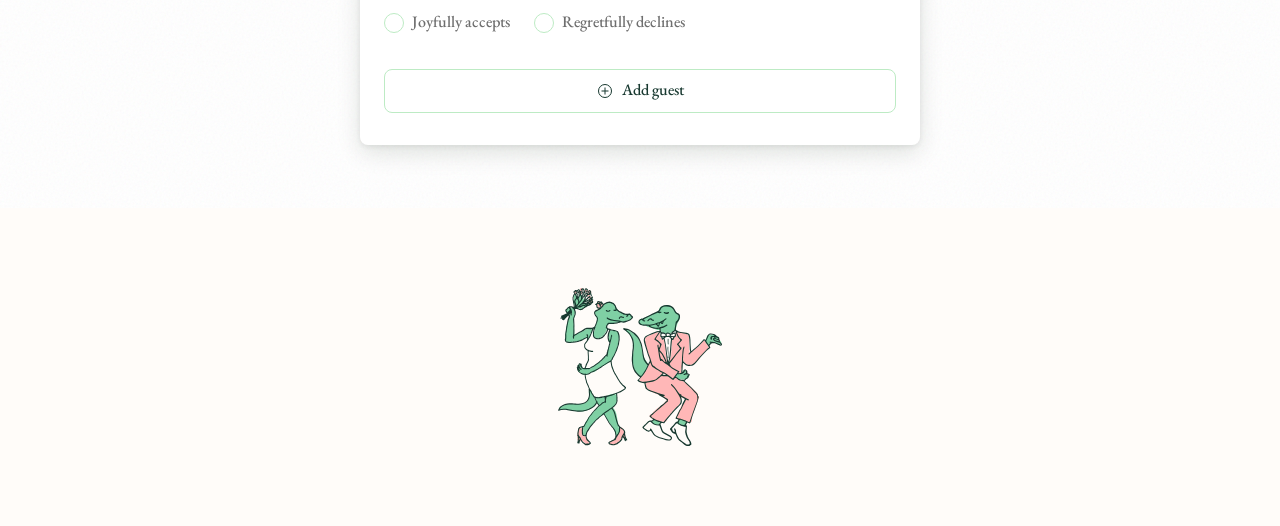
==== commit 78c29657: "Rebuild the RSVP form with attendance, a review step, and confirmed states. - Show the RSVP form aga" ====
--- a/index.html
+++ b/index.html
@@ -19,7 +19,7 @@
       <a href="registry.html">Registry</a>
     </div>
     <a href="index.html#rsvp" class="nav-rsvp">RSVP</a>
-    <button type="button" class="hamburger" aria-label="Open navigation menu" aria-expanded="false" aria-controls="mobileMenu" onclick="toggleMenu()">
+    <button type="button" class="icon-button hamburger" aria-label="Open navigation menu" aria-expanded="false" aria-controls="mobileMenu" onclick="toggleMenu()">
       <span class="hamburger-icons" aria-hidden="true">
         <svg class="nav-menu-icon" width="18" height="18" viewBox="0 0 18 18" fill="none" xmlns="http://www.w3.org/2000/svg">
           <path d="M2 4L16 4" stroke="currentColor"/>
@@ -115,18 +115,24 @@
           <div class="guest-entry" data-guest="1">
             <div class="form-group autocomplete-wrap">
               <label>Guest 1 name</label>
-              <input type="text" name="guest1_name" autocomplete="off" placeholder="Start typing a name..." required>
+              <input type="text" name="guest1_name" autocomplete="off" placeholder="Name" required>
               <div class="autocomplete-dropdown"></div>
               <p class="field-error"></p>
             </div>
-            <div class="form-group">
+            <fieldset class="form-group attendance">
+              <legend>Will you be attending?</legend>
+              <div class="attendance-options">
+                <label class="attendance-option"><input type="radio" name="guest1_attending" value="Accepts"><span>Joyfully accepts</span></label>
+                <label class="attendance-option"><input type="radio" name="guest1_attending" value="Declines"><span>Regretfully declines</span></label>
+              </div>
+              <p class="field-error"></p>
+            </fieldset>
+            <div class="form-group entree-group" hidden>
               <label>Entree option</label>
-              <select name="guest1_entree">
+              <select name="guest1_entree" disabled>
                 <option value="" disabled selected>Select entree</option>
-                <option value="beef">Beef</option>
-                <option value="chicken">Chicken</option>
-                <option value="fish">Fish</option>
-                <option value="vegetarian">Vegetarian</option>
+                <option value="Chicken &amp; Mahi">Chicken &amp; Mahi</option>
+                <option value="Short Ribs &amp; Shrimp">Short Ribs &amp; Shrimp</option>
               </select>
             </div>
           </div>
@@ -137,7 +143,7 @@
           Add guest
         </button>
 
-        <button type="submit" class="btn-continue">Continue</button>
+        <button type="submit" class="btn-continue" hidden disabled>Continue</button>
       </form>
     </div>
   </section>
@@ -282,7 +288,8 @@
       "Bill Monaco","John Lepoore","Nina Lepoore","Peter Vita","Lisa Vita",
       "Don Adleta","Fred Toner","Tanner DeKock",
       "Eileen Murphy DeGiuseppe","Suzy Donahue","Chuck Donahue","Kevin Mcnulty",
-      "Mary Mcnulty","Wendy Butto","Frank Butto","Bob Mcveety","Kathy Mcveety"
+      "Mary Mcnulty","Wendy Butto","Frank Butto","Bob Mcveety","Kathy Mcveety",
+      "Al Hertz","Lisa Hertz"
     ];
 
     var guestCount = 1;
@@ -327,6 +334,7 @@
             dropdown.style.display = 'none';
             errorEl.textContent = '';
             input.classList.remove('invalid');
+            updateContinue();
           });
           dropdown.appendChild(item);
         });
@@ -385,22 +393,33 @@
       entry.innerHTML =
         '<div class="guest-entry-header">' +
           '<span class="guest-entry-label">Guest ' + guestCount + '</span>' +
-          '<button type="button" class="btn-remove-guest" title="Remove guest">&times;</button>' +
+          '<button type="button" class="icon-button icon-button-sm icon-button-light btn-remove-guest" aria-label="Remove guest" title="Remove guest">' +
+            '<svg width="16" height="16" viewBox="0 0 18 18" fill="none" xmlns="http://www.w3.org/2000/svg" aria-hidden="true">' +
+              '<path d="M3 3L15 15" stroke="currentColor"/>' +
+              '<path d="M3 15L15 3" stroke="currentColor"/>' +
+            '</svg>' +
+          '</button>' +
         '</div>' +
         '<div class="form-group autocomplete-wrap">' +
           '<label>Name</label>' +
-          '<input type="text" name="guest' + guestCount + '_name" autocomplete="off" placeholder="Start typing a name...">' +
+          '<input type="text" name="guest' + guestCount + '_name" autocomplete="off" placeholder="Name">' +
           '<div class="autocomplete-dropdown"></div>' +
           '<p class="field-error"></p>' +
         '</div>' +
-        '<div class="form-group">' +
+        '<fieldset class="form-group attendance">' +
+          '<legend>Will you be attending?</legend>' +
+          '<div class="attendance-options">' +
+            '<label class="attendance-option"><input type="radio" name="guest' + guestCount + '_attending" value="Accepts"><span>Joyfully accepts</span></label>' +
+            '<label class="attendance-option"><input type="radio" name="guest' + guestCount + '_attending" value="Declines"><span>Regretfully declines</span></label>' +
+          '</div>' +
+          '<p class="field-error"></p>' +
+        '</fieldset>' +
+        '<div class="form-group entree-group" hidden>' +
           '<label>Entree option</label>' +
-          '<select name="guest' + guestCount + '_entree">' +
+          '<select name="guest' + guestCount + '_entree" disabled>' +
             '<option value="" disabled selected>Select entree</option>' +
-            '<option value="beef">Beef</option>' +
-            '<option value="chicken">Chicken</option>' +
-            '<option value="fish">Fish</option>' +
-            '<option value="vegetarian">Vegetarian</option>' +
+            '<option value="Chicken &amp; Mahi">Chicken &amp; Mahi</option>' +
+            '<option value="Short Ribs &amp; Shrimp">Short Ribs &amp; Shrimp</option>' +
           '</select>' +
         '</div>';
 
@@ -408,13 +427,16 @@
 
       var newInput = entry.querySelector('input[type="text"]');
       setupAutocomplete(newInput);
+      setupAttendance(entry);
       newInput.focus();
+      updateContinue();
 
       entry.querySelector('.btn-remove-guest').addEventListener('click', function() {
         var selName = newInput.getAttribute('data-selected');
         if (selName) selectedNames.delete(selName);
         entry.remove();
         renumberGuests();
+        updateContinue();
       });
     });
 
@@ -428,10 +450,58 @@
         var nameLabel = entry.querySelector('.autocomplete-wrap label');
         if (nameLabel) nameLabel.textContent = num === 1 ? 'Guest 1 name' : 'Name';
         entry.querySelector('input[type="text"]').name = 'guest' + num + '_name';
+        entry.querySelectorAll('.attendance input[type="radio"]').forEach(function(radio) {
+          radio.name = 'guest' + num + '_attending';
+        });
         entry.querySelector('select').name = 'guest' + num + '_entree';
       });
       guestCount = entries.length;
     }
+
+    /* ── Attendance ── */
+    function setupAttendance(entry) {
+      var fieldset = entry.querySelector('.attendance');
+      var entreeGroup = entry.querySelector('.entree-group');
+      var select = entreeGroup.querySelector('select');
+
+      fieldset.addEventListener('change', function(e) {
+        if (e.target.type !== 'radio') return;
+        fieldset.classList.remove('invalid');
+        fieldset.querySelector('.field-error').textContent = '';
+
+        /* Disabled selects aren't submitted, so declined guests send no entree */
+        var accepts = e.target.value === 'Accepts';
+        entreeGroup.hidden = !accepts;
+        select.disabled = !accepts;
+        if (!accepts) {
+          select.selectedIndex = 0;
+          select.classList.remove('filled', 'invalid');
+          var err = entreeGroup.querySelector('.field-error');
+          if (err) err.textContent = '';
+        }
+      });
+    }
+
+    /* ── Continue visibility ── */
+    function isGuestComplete(entry) {
+      var name = entry.querySelector('.autocomplete-wrap input[type="text"]').value.trim().toLowerCase();
+      var onList = GUESTS.some(function(g) { return g.toLowerCase() === name; });
+      var choice = entry.querySelector('.attendance input[type="radio"]:checked');
+      if (!onList || !choice) return false;
+      return choice.value === 'Declines' || entry.querySelector('.entree-group select').value !== '';
+    }
+
+    function updateContinue() {
+      var entries = document.querySelectorAll('#guestList .guest-entry');
+      var complete = Array.prototype.every.call(entries, isGuestComplete);
+      var btn = document.querySelector('#rsvpForm .btn-continue');
+      btn.hidden = !complete;
+      /* Hidden alone doesn't block submitting with the Enter key */
+      btn.disabled = !complete;
+    }
+
+    document.getElementById('rsvpForm').addEventListener('input', updateContinue);
+    document.getElementById('rsvpForm').addEventListener('change', updateContinue);
 
     /* ── Form submit validation ── */
     document.getElementById('rsvpForm').addEventListener('submit', function(e) {
@@ -452,9 +522,23 @@
           allValid = false;
         }
 
-        /* Entree validation — required if name is filled (always for guest 1) */
+        /* Attendance — required if name is filled (always for guest 1) */
         var namePresent = i === 0 || val;
-        if (namePresent && !select.value) {
+        var fieldset = entry.querySelector('.attendance');
+        var attendanceError = fieldset.querySelector('.field-error');
+        var choice = fieldset.querySelector('input[type="radio"]:checked');
+        if (namePresent && !choice) {
+          fieldset.classList.add('invalid');
+          attendanceError.textContent = 'Please let us know if you can make it';
+          allValid = false;
+        } else {
+          fieldset.classList.remove('invalid');
+          attendanceError.textContent = '';
+        }
+
+        /* Entree validation — required for guests who accept */
+        var accepts = choice && choice.value === 'Accepts';
+        if (namePresent && accepts && !select.value) {
           select.classList.add('invalid');
           var selectGroup = select.closest('.form-group');
           var selectError = selectGroup.querySelector('.field-error');
@@ -473,12 +557,204 @@
         }
       });
 
+      e.preventDefault();
+
       if (!allValid) {
-        e.preventDefault();
         var firstInvalid = this.querySelector('.invalid');
+        if (firstInvalid && firstInvalid.matches('fieldset')) {
+          firstInvalid = firstInvalid.querySelector('input[type="radio"]');
+        }
         if (firstInvalid) firstInvalid.focus();
-      }
+        return;
+      }
+
+      showConfirmation(this);
     });
+
+    /* Kept by guest name so notes survive "Edit selection" */
+    var allergyNotes = {};
+    var RSVP_EXIT_MS = 140;
+    var RSVP_FILL_MS = 520;
+
+    /* Visit index.html?rsvp-test to run the flow without sending anything to Formspree */
+    var RSVP_TEST = /[?&]rsvp-test(&|=|$)/.test(window.location.search);
+    var rsvpTestPanel = null;
+    if (RSVP_TEST) {
+      rsvpTestPanel = document.createElement('aside');
+      rsvpTestPanel.className = 'rsvp-test-panel';
+      rsvpTestPanel.innerHTML = '<strong>RSVP test mode</strong> Nothing will be sent.<pre></pre>';
+      document.body.appendChild(rsvpTestPanel);
+    }
+
+    /* Fields grouped per guest so the email reads one guest at a time */
+    function buildRsvpData(guests) {
+      var data = new FormData();
+      data.append('_subject', 'RSVP: ' + guests.map(function(g) { return g.name; }).join(', '));
+      guests.forEach(function(g, i) {
+        var key = 'guest' + (i + 1);
+        data.append(key + '_name', g.name);
+        data.append(key + '_attending', g.accepts ? 'Accepts' : 'Declines');
+        if (g.accepts) {
+          data.append(key + '_entree', g.entree);
+          data.append(key + '_allergies', allergyNotes[g.name] || '');
+        }
+      });
+      return data;
+    }
+
+    /* ── Send RSVP once the guest confirms ── */
+    function submitRsvp(form, box, guests) {
+      var btn = box.querySelector('.rsvp-confirm');
+      var errorEl = box.querySelector('.submit-error');
+      btn.disabled = true;
+      btn.textContent = 'Sending…';
+      errorEl.textContent = '';
+
+      var data = buildRsvpData(guests);
+
+      if (RSVP_TEST) {
+        var lines = [];
+        data.forEach(function(value, key) { lines.push(key + ': ' + (value || '(blank)')); });
+        rsvpTestPanel.querySelector('pre').textContent = lines.join('\n');
+        showConfirmed(box, guests.some(function(g) { return g.accepts; }));
+        return;
+      }
+
+      fetch(form.action, {
+        method: 'POST',
+        body: data,
+        /* Formspree replies with JSON instead of redirecting to its thank-you page */
+        headers: { 'Accept': 'application/json' }
+      })
+        .then(function(res) {
+          if (!res.ok) throw new Error('RSVP failed: ' + res.status);
+          showConfirmed(box, guests.some(function(g) { return g.accepts; }));
+        })
+        .catch(function() {
+          btn.disabled = false;
+          btn.textContent = 'Confirm';
+          errorEl.textContent = 'Something went wrong sending your RSVP. Please try again.';
+        });
+    }
+
+    /* ── Confirmed state: header changes, then heart, then message ── */
+    function showConfirmed(box, anyAccept) {
+      var reduceMotion = window.matchMedia && window.matchMedia('(prefers-reduced-motion: reduce)').matches;
+      var card = box.closest('.rsvp-card');
+      var fill = anyAccept && !reduceMotion;
+      box.classList.add('is-leaving');
+
+      /* Dark fill starts as the Confirm button and grows to cover the card */
+      if (fill) {
+        var c = card.getBoundingClientRect();
+        var b = box.querySelector('.rsvp-confirm').getBoundingClientRect();
+        card.style.setProperty('--rsvp-fill-from',
+          (b.top - c.top) + 'px ' + (c.right - b.right) + 'px ' +
+          (c.bottom - b.bottom) + 'px ' + (b.left - c.left) + 'px');
+        card.classList.add('is-filling');
+        window.setTimeout(function() {
+          card.classList.add('is-dark');
+          card.classList.remove('is-filling');
+        }, RSVP_FILL_MS);
+      }
+
+      window.setTimeout(function() {
+        box.classList.remove('is-leaving');
+        box.innerHTML =
+          '<h2 class="type-title-script rsvp-confirmation-title" tabindex="-1"></h2>' +
+          '<div class="rsvp-note">' +
+            '<img class="rsvp-note-heart" alt="">' +
+            '<p class="font-funk rsvp-note-text"></p>' +
+          '</div>' +
+          '<a href="registry.html" class="btn btn-secondary rsvp-registry">View registry</a>';
+
+        var title = box.querySelector('.rsvp-confirmation-title');
+        title.textContent = anyAccept ? 'Yay!' : 'All good!';
+        box.querySelector('.rsvp-note-heart').src = anyAccept
+          ? 'images/illustration/heart-note-attending.svg'
+          : 'images/illustration/heart-note-missed.svg';
+        box.querySelector('.rsvp-note-text').innerHTML = anyAccept
+          ? 'SEE YA ON THE<br>DANCE FLOOR...'
+          : 'YOU WILL<br>BE MISSED...';
+
+        box.classList.add('is-confirmed', 'is-entering');
+        if (anyAccept && !fill) card.classList.add('is-dark');
+        title.focus();
+      }, reduceMotion ? 0 : fill ? RSVP_FILL_MS / 2 : RSVP_EXIT_MS);
+    }
+
+    /* ── Review step (Figma 200:2207) ── */
+    function showConfirmation(form) {
+      var heading = form.closest('.rsvp-card').querySelector('.rsvp-heading');
+      var guests = Array.prototype.map.call(form.querySelectorAll('.guest-entry'), function(entry) {
+        var choice = entry.querySelector('.attendance input[type="radio"]:checked');
+        return {
+          name: entry.querySelector('.autocomplete-wrap input[type="text"]').value.trim(),
+          accepts: choice.value === 'Accepts',
+          entree: entry.querySelector('.entree-group select').value
+        };
+      });
+      var anyAccept = guests.some(function(g) { return g.accepts; });
+
+      var box = document.createElement('div');
+      box.className = 'rsvp-confirmation ' + (anyAccept ? 'is-attending' : 'is-missed');
+      box.setAttribute('role', 'status');
+      box.innerHTML =
+        '<h2 class="font-funk type-subhead rsvp-confirmation-title" tabindex="-1">PLEASE CONFIRM</h2>' +
+        '<ul class="rsvp-guest-list"></ul>' +
+        '<div class="rsvp-confirmation-actions">' +
+          '<button type="button" class="btn btn-secondary rsvp-return">Edit selection</button>' +
+          '<button type="button" class="btn btn-primary rsvp-confirm">Confirm</button>' +
+          '<p class="field-error submit-error" role="alert"></p>' +
+        '</div>';
+
+      var list = box.querySelector('.rsvp-guest-list');
+      guests.forEach(function(g) {
+        var item = document.createElement('li');
+        item.className = 'rsvp-guest';
+        item.innerHTML =
+          '<span class="rsvp-guest-chip">' +
+            '<span class="rsvp-guest-icon' + (g.accepts ? '' : ' is-declined') + '">' +
+              '<img src="images/icon/' + (g.accepts ? 'checkmark-16-green.svg' : 'close-16-rose.svg') + '"' +
+                ' alt="' + (g.accepts ? 'Attending:' : 'Not attending:') + '" width="16" height="16">' +
+            '</span>' +
+            '<span class="rsvp-guest-name"></span>' +
+          '</span>';
+        var label = g.name;
+        if (g.accepts) label += ' / ' + g.entree;
+        else if (!anyAccept) label += ' / Not attending';
+        item.querySelector('.rsvp-guest-name').textContent = label;
+
+        if (g.accepts) {
+          var field = document.createElement('div');
+          field.className = 'form-group rsvp-allergies';
+          var input = document.createElement('input');
+          input.type = 'text';
+          input.placeholder = 'Food allergies (optional)';
+          input.setAttribute('aria-label', 'Food allergies for ' + g.name + ' (optional)');
+          input.value = allergyNotes[g.name] || '';
+          input.addEventListener('input', function() { allergyNotes[g.name] = input.value; });
+          field.appendChild(input);
+          item.appendChild(field);
+        }
+        list.appendChild(item);
+      });
+
+      box.querySelector('.rsvp-return').addEventListener('click', function() {
+        box.replaceWith(form);
+        heading.hidden = false;
+        updateContinue();
+        form.querySelector('.autocomplete-wrap input[type="text"]').focus();
+      });
+
+      box.querySelector('.rsvp-confirm').addEventListener('click', function() {
+        submitRsvp(form, box, guests);
+      });
+
+      heading.hidden = true;
+      form.replaceWith(box);
+      box.querySelector('.rsvp-confirmation-title').focus();
+    }
 
     /* ── Select filled state ── */
     function setupSelectState(select) {
@@ -509,6 +785,7 @@
 
     /* ── Init autocomplete on first guest ── */
     setupAutocomplete(document.querySelector('.guest-entry input[type="text"]'));
+    setupAttendance(document.querySelector('.guest-entry'));
   </script>
 
 </body>
--- a/style.css
+++ b/style.css
@@ -113,6 +113,7 @@
   --green-200: #edfaef;
   --green-300: #bdebc4;
   --green-500: #00a651;
+  --green-700: #296050;
   --green-800: #183930;
   --green-900: #0f241e;
 
@@ -256,14 +257,73 @@
   opacity: 0.85;
 }
 
-/* Mobile menu trigger — IconButton (Figma 76:2221 dark on nav 122:4433) */
+/* IconButton (Figma 76:2221) — shared by mobile menu trigger and remove guest */
+.icon-button {
+  display: inline-flex;
+  align-items: center;
+  justify-content: center;
+  box-sizing: border-box;
+  flex-shrink: 0;
+  width: 32px;
+  height: 32px;
+  padding: 7px;
+  border-radius: 9999px;
+  background: var(--background-button-primary-resting);
+  border: 1px solid var(--background-button-primary-resting);
+  /* Dark fill, so the icon always uses the on-dark color */
+  color: var(--icon-default-on-dark);
+  cursor: pointer;
+  transition: opacity 0.2s, background 0.2s, border-color 0.2s;
+}
+
+.icon-button:hover {
+  opacity: 0.92;
+  border-color: var(--green-500);
+}
+
+.icon-button:active {
+  background: var(--green-900);
+  border-color: var(--green-500);
+}
+
+.icon-button:focus-visible {
+  outline: 2px solid var(--green-300);
+  outline-offset: 2px;
+}
+
+/* Small IconButton — 24px container, 16px icon */
+.icon-button-sm {
+  width: 24px;
+  height: 24px;
+  padding: 3px;
+}
+
+/* Light IconButton — for light backgrounds */
+.icon-button-light {
+  background: transparent;
+  border-color: transparent;
+  color: var(--neutral-900);
+}
+
+.icon-button-light:focus-visible {
+  background: var(--neutral-200);
+}
+
+.icon-button-light:hover,
+.icon-button-light:active {
+  opacity: 1;
+  background: var(--rose-200);
+  border-color: transparent;
+  color: var(--rose-800);
+}
+
+.icon-button-light:focus-visible {
+  outline-color: var(--green-500);
+}
+
+/* Mobile menu trigger — IconButton on nav (Figma 122:4433) */
 .hamburger {
   display: none;
-  align-items: center;
-  justify-content: center;
-  box-sizing: border-box;
-  cursor: pointer;
-  flex-shrink: 0;
 }
 
 /* Full-screen mobile sheet (Figma Navigation / mobile menu) */
@@ -355,6 +415,8 @@
   width: 100%;
   padding: 40px 24px;
   box-sizing: border-box;
+  position: relative;
+  z-index: 1;
 }
 
 .mobile-menu-links a {
@@ -536,7 +598,7 @@
 
 /* Secondary — pressed */
 .btn-secondary:active {
-  background: var(--green-300);
+  background: var(--green-200);
   border-color: var(--green-800);
 }
 
@@ -583,7 +645,7 @@
   max-width: 560px;
   min-width: 290px;
   margin: 0 auto;
-  background: var(--cream-100);
+  background: var(--white);
   border-radius: 8px;
   box-shadow:
     0 8px 24px rgba(10, 33, 8, 0.12),
@@ -620,7 +682,7 @@
   font-weight: 500;
   font-size: 16px;
   color: var(--neutral-700);
-  background: var(--cream-100);
+  background: var(--white);
   outline: none;
   transition: border-color 0.2s, background 0.2s;
 }
@@ -647,20 +709,20 @@
 .form-group select:focus {
   border-color: var(--green-800);
   color: var(--green-800);
-  background: var(--cream-100);
+  background-color: var(--white);
 }
 
 /* Input — filled */
 .form-group input:not(:placeholder-shown) {
   border-color: var(--green-800);
   color: var(--green-800);
-  background: var(--cream-100);
+  background: var(--white);
 }
 
 .form-group select.filled {
   border-color: var(--green-800);
   color: var(--green-800);
-  background-color: var(--cream-100);
+  background-color: var(--white);
 }
 
 /* ── Autocomplete ── */
@@ -671,13 +733,12 @@
 .autocomplete-dropdown {
   display: none;
   position: absolute;
-  top: 100%;
+  top: calc(100% + 4px);
   left: 0;
   right: 0;
   background: var(--white);
   border: 1px solid var(--green-300);
-  border-top: none;
-  border-radius: 0 0 8px 8px;
+  border-radius: 8px;
   max-height: 200px;
   overflow-y: auto;
   z-index: 50;
@@ -709,7 +770,7 @@
 }
 
 .field-error {
-  font-size: 12px;
+  font-size: 14px;
   color: var(--rose-500);
   margin: 4px 0 0;
   min-height: 0;
@@ -717,6 +778,100 @@
 
 .field-error:empty {
   display: none;
+}
+
+/* ── Attendance ── */
+.attendance {
+  border: none;
+  padding: 0;
+  margin: 0 0 8px;
+  min-width: 0;
+}
+
+/* Visually hidden; still announced by screen readers */
+.attendance legend {
+  position: absolute;
+  width: 1px;
+  height: 1px;
+  padding: 0;
+  margin: -1px;
+  overflow: hidden;
+  clip: rect(0 0 0 0);
+  white-space: nowrap;
+  border: 0;
+}
+
+.attendance-options {
+  display: flex;
+  flex-wrap: wrap;
+  column-gap: 24px;
+}
+
+.form-group .attendance-option {
+  display: inline-flex;
+  align-items: center;
+  gap: 8px;
+  min-height: 44px;
+  margin: 0;
+  font-size: 16px;
+  color: var(--neutral-700);
+  cursor: pointer;
+  transition: color 0.2s;
+}
+
+.form-group .attendance-option input[type="radio"] {
+  appearance: none;
+  flex: none;
+  display: grid;
+  place-content: center;
+  width: 20px;
+  height: 20px;
+  margin: 0;
+  padding: 0;
+  border: 1px solid var(--green-300);
+  border-radius: 50%;
+  background: var(--white);
+  cursor: pointer;
+}
+
+.form-group .attendance-option input[type="radio"]::before {
+  content: "";
+  width: 10px;
+  height: 10px;
+  border-radius: 50%;
+  background: var(--green-800);
+  transform: scale(0);
+  transition: transform 0.15s;
+}
+
+.form-group .attendance-option:hover {
+  color: var(--green-800);
+}
+
+.form-group .attendance-option:hover input[type="radio"] {
+  border-color: var(--green-500);
+}
+
+.form-group .attendance-option input[type="radio"]:focus-visible {
+  outline: 2px solid var(--green-500);
+  outline-offset: 2px;
+}
+
+.form-group .attendance-option input[type="radio"]:checked {
+  border-color: var(--green-800);
+}
+
+.form-group .attendance-option input[type="radio"]:checked::before {
+  transform: scale(1);
+}
+
+.form-group .attendance-option:has(input:checked) {
+  color: var(--green-800);
+}
+
+.attendance.invalid .attendance-option input[type="radio"] {
+  border-color: var(--rose-500);
+  background: var(--rose-200);
 }
 
 /* ── Guest entry ── */
@@ -743,21 +898,6 @@
   font-weight: 700;
   font-size: 14px;
   color: var(--green-800);
-}
-
-.btn-remove-guest {
-  background: none;
-  border: none;
-  font-size: 20px;
-  color: var(--neutral-500);
-  cursor: pointer;
-  padding: 0 4px;
-  line-height: 1;
-  transition: color 0.2s;
-}
-
-.btn-remove-guest:hover {
-  color: var(--rose-500);
 }
 
 .btn-add-guest {
@@ -776,10 +916,18 @@
   cursor: pointer;
   justify-content: center;
   margin-bottom: 8px;
-  transition: opacity 0.2s;
-}
-
-.btn-add-guest:hover { opacity: 0.85; }
+  transition: background 0.2s, border-color 0.2s;
+}
+
+.btn-add-guest:hover {
+  background: var(--green-200);
+  border-color: var(--green-500);
+}
+
+.btn-add-guest:active {
+  background: var(--green-200);
+  border-color: var(--green-800);
+}
 
 .btn-continue {
   width: 100%;
@@ -792,10 +940,262 @@
   font-size: 16px;
   color: var(--cream-100);
   cursor: pointer;
+  transition: background 0.2s;
+}
+
+.btn-continue:hover,
+.btn-continue:active {
+  background: var(--green-900);
+}
+
+.submit-error {
+  text-align: center;
+}
+
+/* ── Review + confirmed states (replace the form; Figma 200:2207) ── */
+.rsvp-confirmation {
+  display: flex;
+  flex-direction: column;
+  align-items: center;
+  gap: 32px;
+  /* Confirmed sequence: header, then heart, then message */
+  --rsvp-heart-delay: 200ms;
+  --rsvp-heart-duration: 520ms;
+  --rsvp-message-delay: 600ms;
+  --rsvp-footer-delay: 760ms;
+}
+
+.rsvp-card .rsvp-confirmation-title {
+  width: 100%;
+  margin: 0;
+  color: var(--text-subhead);
+  text-align: center;
+  outline: none;
+}
+
+.rsvp-card .is-confirmed .rsvp-confirmation-title {
+  color: var(--green-700);
+  white-space: nowrap;
+}
+
+.rsvp-guest-list {
+  display: flex;
+  flex-direction: column;
+  align-items: flex-start;
+  gap: 24px;
+  width: 100%;
+}
+
+.is-missed .rsvp-guest-list {
+  align-items: center;
+  gap: 16px;
+}
+
+.rsvp-guest {
+  display: flex;
+  flex-direction: column;
+  align-items: flex-start;
+  gap: 8px;
+  width: 100%;
+}
+
+.is-missed .rsvp-guest {
+  align-items: center;
+}
+
+.form-group.rsvp-allergies {
+  width: 100%;
+  margin: 0;
+}
+
+.rsvp-guest-chip {
+  display: flex;
+  align-items: center;
+  gap: 6px;
+  font-size: 16px;
+  line-height: 24px;
+  color: var(--green-800);
+}
+
+.rsvp-guest-icon {
+  display: flex;
+  padding: 4px;
+  border-radius: 9999px;
+  background: var(--green-200);
+}
+
+.rsvp-guest-icon.is-declined {
+  background: var(--rose-200);
+}
+
+.rsvp-note {
+  position: relative;
+  display: flex;
+  align-items: center;
+  justify-content: center;
+  width: 282.625px;
+  max-width: 100%;
+  height: 238px;
+  overflow: hidden;
+}
+
+.rsvp-note-text {
+  position: absolute;
+  left: 50%;
+  top: calc(50% - 39.67px);
+  transform: translateX(-50%);
+  margin: 0;
+  font-size: 18px;
+  line-height: 24px;
+  text-align: center;
+  white-space: nowrap;
+  color: var(--rose-300);
+}
+
+.is-missed .rsvp-note-text {
+  color: var(--rose-500);
+}
+
+.rsvp-confirmation-actions {
+  display: flex;
+  flex-direction: column;
+  gap: 16px;
+  width: 100%;
+}
+
+.rsvp-registry {
+  width: 100%;
+}
+
+/* Attending + confirmed: dark card (Figma 200:2642) */
+.rsvp-card.is-dark {
+  background: var(--background-contrast-high);
+}
+
+/* Keeps its fill while sending so the dark card can grow out of it */
+.rsvp-confirm:disabled {
+  background: var(--background-button-primary-resting);
+  color: var(--cream-100);
+  cursor: progress;
+}
+
+.rsvp-card.is-filling {
+  position: relative;
+  isolation: isolate;
+}
+
+.rsvp-card.is-filling::before {
+  content: '';
+  position: absolute;
+  inset: 0;
+  z-index: -1;
+  border-radius: inherit;
+  background: var(--background-contrast-high);
+  animation: rsvp-card-fill 520ms var(--ease-emphasis) both;
+}
+
+/* Matches the header RSVP button */
+.rsvp-card.is-dark .rsvp-registry,
+.rsvp-card.is-dark .rsvp-registry:hover,
+.rsvp-card.is-dark .rsvp-registry:active {
+  background: var(--background-button-primary-resting);
+  border-color: var(--background-button-primary-resting);
+  color: var(--text-contrast-medium);
   transition: opacity 0.2s;
 }
 
-.btn-continue:hover { opacity: 0.85; }
+.rsvp-card.is-dark .rsvp-registry:hover {
+  opacity: 0.85;
+}
+
+/* ── Confirm sequence ── */
+.rsvp-confirmation.is-leaving > * {
+  animation: rsvp-fade-out var(--motion-fast) var(--ease-standard) forwards;
+}
+
+.is-entering .rsvp-confirmation-title {
+  animation: rsvp-rise-in var(--motion-enter) var(--ease-emphasis) both;
+}
+
+.is-entering .rsvp-note-heart {
+  animation: rsvp-heart-in var(--rsvp-heart-duration) var(--ease-emphasis) var(--rsvp-heart-delay) both;
+}
+
+.is-entering .rsvp-note-text {
+  animation: rsvp-note-text-in var(--motion-enter) var(--ease-emphasis) var(--rsvp-message-delay) both;
+}
+
+.is-entering .rsvp-registry {
+  /* backwards, not both: a held final frame would block the hover opacity */
+  animation: rsvp-rise-in var(--motion-enter) var(--ease-emphasis) var(--rsvp-footer-delay) backwards;
+}
+
+@keyframes rsvp-fade-out {
+  to { opacity: 0; }
+}
+
+@keyframes rsvp-rise-in {
+  from { opacity: 0; transform: translateY(8px); }
+  to { opacity: 1; transform: translateY(0); }
+}
+
+@keyframes rsvp-heart-in {
+  from { opacity: 0; transform: scale(0.6); }
+  to { opacity: 1; transform: scale(1); }
+}
+
+/* Keeps the note's translateX(-50%) centering while it rises */
+@keyframes rsvp-note-text-in {
+  from { opacity: 0; transform: translate(-50%, 8px); }
+  to { opacity: 1; transform: translate(-50%, 0); }
+}
+
+/* --rsvp-fill-from is the Confirm button's inset within the card, set in JS */
+@keyframes rsvp-card-fill {
+  from {
+    clip-path: inset(var(--rsvp-fill-from) round 8px);
+    background: var(--background-button-primary-resting);
+  }
+  to {
+    clip-path: inset(0 round 8px);
+  }
+}
+
+@media (prefers-reduced-motion: reduce) {
+  .rsvp-confirmation.is-leaving > *,
+  .is-entering .rsvp-confirmation-title,
+  .is-entering .rsvp-note-heart,
+  .is-entering .rsvp-note-text,
+  .is-entering .rsvp-registry {
+    animation: none;
+  }
+}
+
+/* Only shown on index.html?rsvp-test */
+.rsvp-test-panel {
+  position: fixed;
+  left: 16px;
+  bottom: 16px;
+  z-index: 1000;
+  max-width: calc(100vw - 32px);
+  padding: 12px 16px;
+  border-radius: 8px;
+  background: var(--neutral-900);
+  color: var(--white);
+  font-size: 14px;
+  line-height: 20px;
+}
+
+.rsvp-test-panel pre {
+  margin: 0;
+  font-family: ui-monospace, Menlo, monospace;
+  font-size: 12px;
+  white-space: pre-wrap;
+}
+
+.rsvp-test-panel pre:not(:empty) {
+  margin-top: 8px;
+}
 
 /* ========================================
    FILM GRAIN TEXTURE
@@ -804,7 +1204,8 @@
   position: relative;
 }
 
-.grain::after {
+.grain::after,
+.mobile-menu::after {
   content: '';
   position: absolute;
   inset: 0;
@@ -1141,29 +1542,58 @@
    ======================================== */
 .registry-wrapper {
   background: var(--background-contrast-high);
-  min-height: calc(100vh - 100px);
+  --icon-default: var(--icon-default-on-dark);
+  /* Homepage lighter section starts 574px from the top of the page. Nav is 100px, so this section is 474px. */
+  min-height: 474px;
+  padding: 64px 80px 0;
+}
+
+.registry-inner {
+  width: 100%;
+  max-width: var(--content-rail);
+  margin: 0 auto;
   display: flex;
   flex-direction: column;
   align-items: center;
-  justify-content: flex-start;
-  padding: 64px 24px 80px;
 }
 
 .registry-wrapper .star-divider {
+  --star-rule-color: var(--green-500);
   max-width: var(--content-rail);
   width: 100%;
   margin-left: auto;
   margin-right: auto;
-  --star-rule-color: var(--green-500);
-}
-
-.registry-wrapper .coming-soon {
-  font-family: 'Pinyon Script', cursive;
-  font-weight: 400;
-  font-size: 80px;
+}
+
+.registry-title {
   color: var(--rose-300);
   text-align: center;
-  margin-top: 24px;
+  margin: 28px 0 40px;
+}
+
+.registry-list {
+  display: grid;
+  grid-template-columns: repeat(2, minmax(0, 1fr));
+  gap: 32px;
+  width: 100%;
+}
+
+.registry-item {
+  display: flex;
+  flex-direction: column;
+  align-items: stretch;
+  text-align: center;
+  border-top: 1px solid var(--green-800);
+  padding-top: 14px;
+  gap: 14px;
+}
+
+.registry-item .type-strong {
+  color: var(--cream-100);
+}
+
+.registry-item .btn {
+  width: 100%;
 }
 
 /* ========================================
@@ -1230,30 +1660,6 @@
 
   .hamburger {
     display: inline-flex;
-    width: 32px;
-    height: 32px;
-    padding: 7px;
-    border-radius: 9999px;
-    background: var(--background-button-primary-resting);
-    border: 1px solid var(--background-button-primary-resting);
-    /* SVG strokes use currentColor — theme token so nav icons read light on dark */
-    color: var(--icon-default);
-    transition: opacity 0.2s, background 0.2s, border-color 0.2s;
-  }
-
-  .hamburger:hover {
-    opacity: 0.92;
-    border-color: var(--green-500);
-  }
-
-  .hamburger:active {
-    background: var(--green-900);
-    border-color: var(--green-500);
-  }
-
-  .hamburger:focus-visible {
-    outline: 2px solid var(--green-300);
-    outline-offset: 2px;
   }
 
   /* Icon stack sizing lives on .hamburger-icons (single visual control) */
@@ -1389,11 +1795,17 @@
 
   /* Registry */
   .registry-wrapper {
-    min-height: calc(100vh - 64px);
-  }
-
-  .registry-wrapper .coming-soon {
-    font-size: 42px;
+    min-height: 0;
+    padding: 40px 20px 60px;
+  }
+
+  .registry-title {
+    margin: 16px 0 32px;
+  }
+
+  .registry-list {
+    grid-template-columns: 1fr;
+    gap: 28px;
   }
 
   /* Footer */
@@ -1401,12 +1813,3 @@
     padding: 48px 24px;
   }
 }
-
-/* ========================================
-   RSVP — temporarily hidden
-   Delete this block to restore nav link + form.
-   ======================================== */
-.nav-rsvp,
-.rsvp-section {
-  display: none !important;
-}
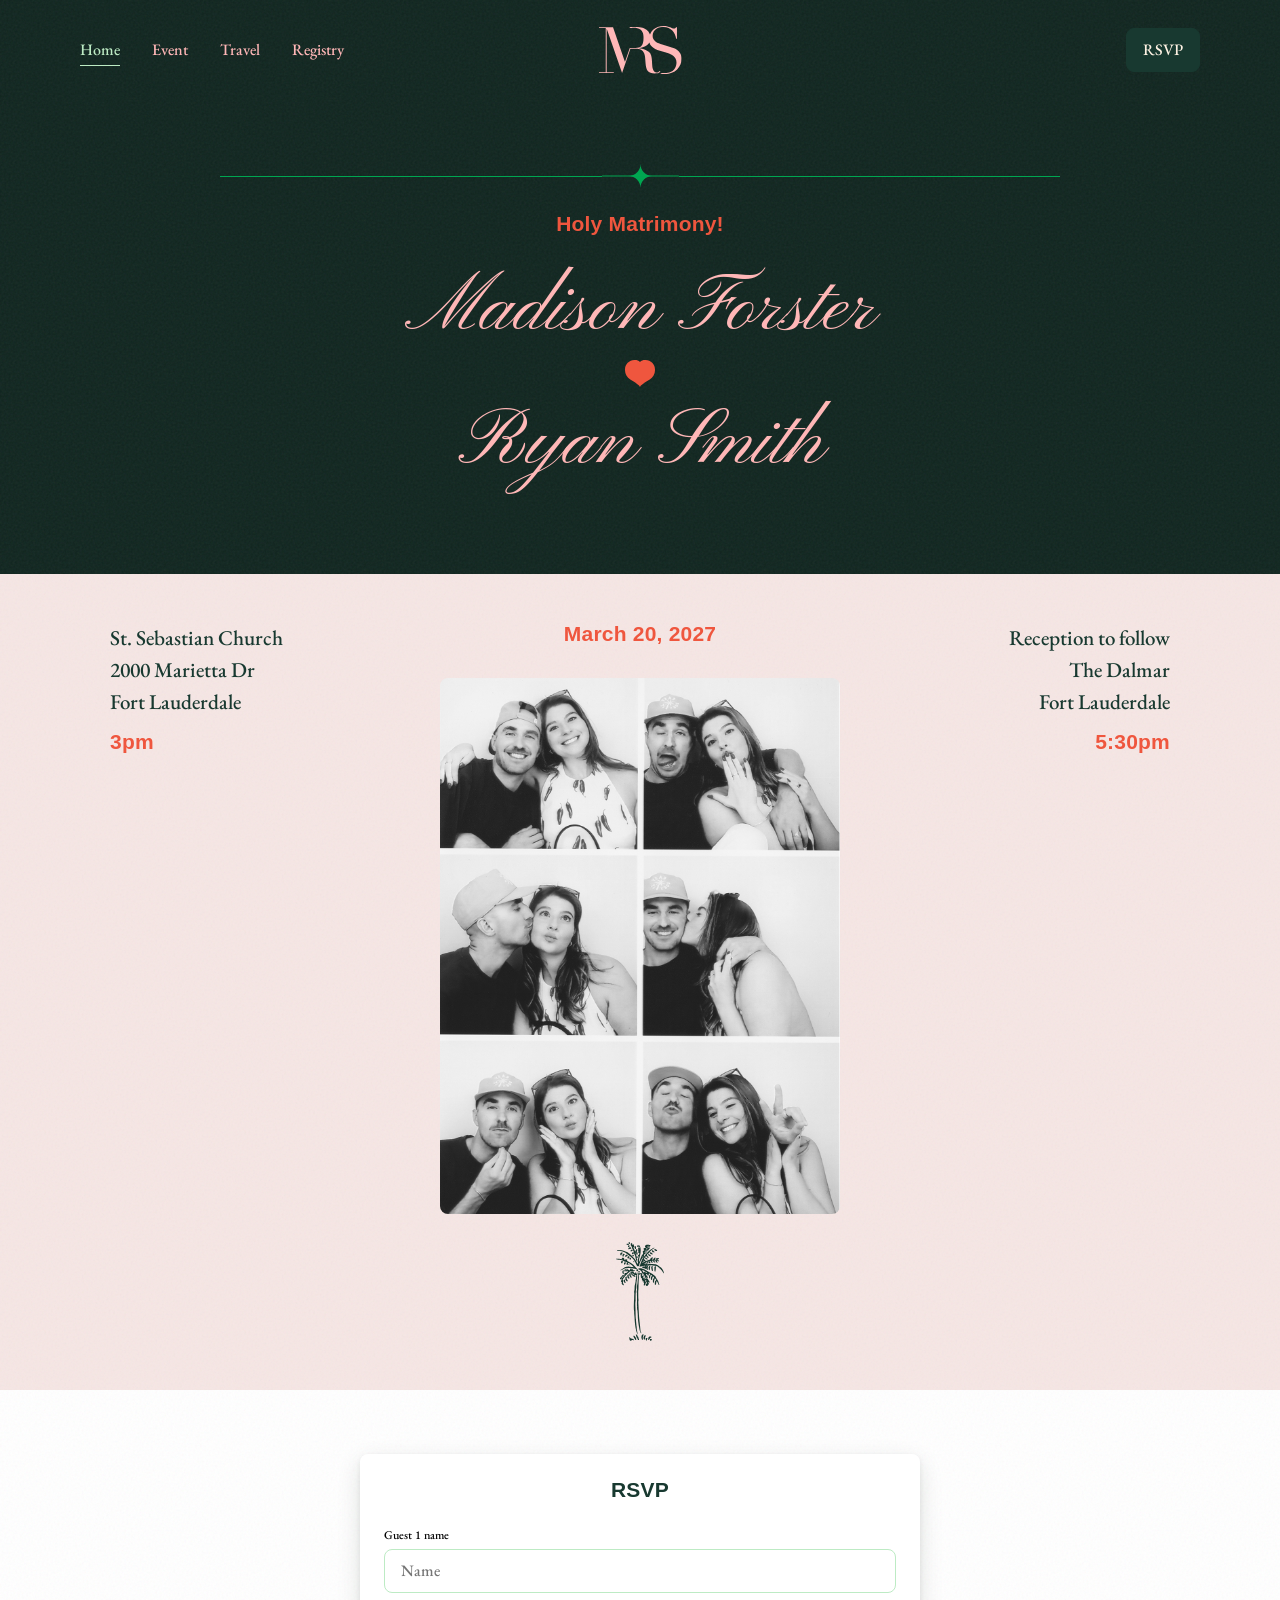
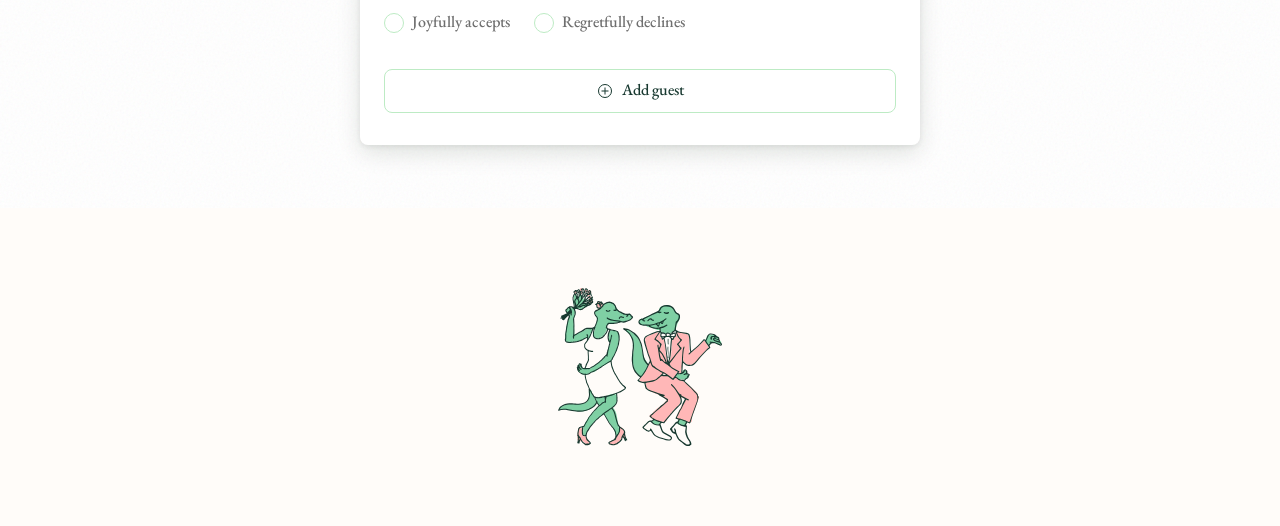
==== commit 87f584af: "Add the MRS monogram to the nav. - Center the monogram in the desktop bar and link it to the home pa" ====
--- a/index.html
+++ b/index.html
@@ -12,6 +12,9 @@
 
   <!-- ════════ NAVIGATION ════════ -->
   <nav class="site-nav grain">
+    <a href="index.html" class="nav-monogram" aria-label="Madison &amp; Ryan, home">
+      <img src="images/illustration/monogram.svg" alt="" width="83" height="48">
+    </a>
     <div class="nav-links">
       <a href="index.html" class="active">Home</a>
       <a href="event.html">Event</a>
@@ -293,7 +296,14 @@
     ];
 
     var guestCount = 1;
-    var selectedNames = new Set();
+
+    /* True if another guest row on this RSVP already has this name */
+    function isNameTaken(name, input) {
+      var inputs = document.querySelectorAll('#guestList .autocomplete-wrap input[type="text"]');
+      return Array.prototype.some.call(inputs, function(other) {
+        return other !== input && other.value.trim().toLowerCase() === name.toLowerCase();
+      });
+    }
 
     /* ── Autocomplete ── */
     function setupAutocomplete(input) {
@@ -309,7 +319,7 @@
         if (val.length < 1) { dropdown.style.display = 'none'; return; }
 
         var matches = GUESTS.filter(function(name) {
-          return name.toLowerCase().indexOf(val) !== -1 && !selectedNames.has(name);
+          return name.toLowerCase().indexOf(val) !== -1 && !isNameTaken(name, input);
         });
 
         if (matches.length === 0) {
@@ -326,11 +336,7 @@
             + name.substring(idx + val.length);
           item.addEventListener('mousedown', function(e) {
             e.preventDefault();
-            var prev = input.getAttribute('data-selected');
-            if (prev) selectedNames.delete(prev);
             input.value = name;
-            input.setAttribute('data-selected', name);
-            selectedNames.add(name);
             dropdown.style.display = 'none';
             errorEl.textContent = '';
             input.classList.remove('invalid');
@@ -352,6 +358,10 @@
         setTimeout(function() {
           dropdown.style.display = 'none';
           validateField(self);
+          /* Clears a stale "already on this RSVP" error once the other row changes */
+          document.querySelectorAll('#guestList .autocomplete-wrap input.invalid').forEach(function(other) {
+            if (other !== self) validateField(other);
+          });
         }, 150);
       });
     }
@@ -372,13 +382,12 @@
         errorEl.textContent = "Please select a name from the guest list";
         return false;
       }
-      if (input.getAttribute('data-selected') !== match) {
-        var prev = input.getAttribute('data-selected');
-        if (prev) selectedNames.delete(prev);
-        input.value = match;
-        input.setAttribute('data-selected', match);
-        selectedNames.add(match);
+      if (isNameTaken(match, input)) {
+        input.classList.add('invalid');
+        errorEl.textContent = 'This guest is already on this RSVP';
+        return false;
       }
+      input.value = match;
       input.classList.remove('invalid');
       errorEl.textContent = '';
       return true;
@@ -432,9 +441,8 @@
       updateContinue();
 
       entry.querySelector('.btn-remove-guest').addEventListener('click', function() {
-        var selName = newInput.getAttribute('data-selected');
-        if (selName) selectedNames.delete(selName);
         entry.remove();
+        document.querySelectorAll('#guestList .autocomplete-wrap input.invalid').forEach(validateField);
         renumberGuests();
         updateContinue();
       });
@@ -484,10 +492,11 @@
 
     /* ── Continue visibility ── */
     function isGuestComplete(entry) {
-      var name = entry.querySelector('.autocomplete-wrap input[type="text"]').value.trim().toLowerCase();
+      var input = entry.querySelector('.autocomplete-wrap input[type="text"]');
+      var name = input.value.trim().toLowerCase();
       var onList = GUESTS.some(function(g) { return g.toLowerCase() === name; });
       var choice = entry.querySelector('.attendance input[type="radio"]:checked');
-      if (!onList || !choice) return false;
+      if (!onList || isNameTaken(name, input) || !choice) return false;
       return choice.value === 'Declines' || entry.querySelector('.entree-group select').value !== '';
     }
 
--- a/style.css
+++ b/style.css
@@ -187,6 +187,20 @@
   position: sticky;
 }
 
+/* Monogram (Figma 34:7467) — centered in the bar on desktop */
+.site-nav .nav-monogram {
+  position: absolute;
+  left: 50%;
+  top: 50%;
+  transform: translate(-50%, -50%);
+  display: flex;
+}
+
+.nav-monogram img {
+  display: block;
+  width: auto;
+  height: 48px;
+}
 .nav-links {
   display: flex;
   align-items: center;
@@ -255,6 +269,18 @@
 
 .nav-rsvp:hover {
   opacity: 0.85;
+}
+
+/* Tablet: tighter bar so the links clear the centered monogram */
+@media (max-width: 900px) {
+  .site-nav {
+    padding-right: 40px;
+  }
+
+  .nav-links {
+    padding-left: 40px;
+    gap: 24px;
+  }
 }
 
 /* IconButton (Figma 76:2221) — shared by mobile menu trigger and remove guest */
@@ -1632,10 +1658,31 @@
     padding: 0 24px;
     z-index: 102;
     justify-content: flex-end;
+    gap: 12px;
   }
 
   .nav-links {
     display: none;
+  }
+
+  /* Monogram moves to the left edge; the bar's align-items centers it with RSVP and menu */
+  .site-nav .nav-monogram {
+    position: relative;
+    left: auto;
+    top: auto;
+    transform: none;
+    margin-right: auto;
+  }
+
+  .nav-monogram img {
+    height: 24px;
+  }
+
+  /* Same height as the menu IconButton */
+  .nav-rsvp {
+    height: 32px;
+    padding: 0 12px;
+    font-size: 14px;
   }
 
   /* Sheet below bar — bar + hamburger / RSVP remain visible when open */
